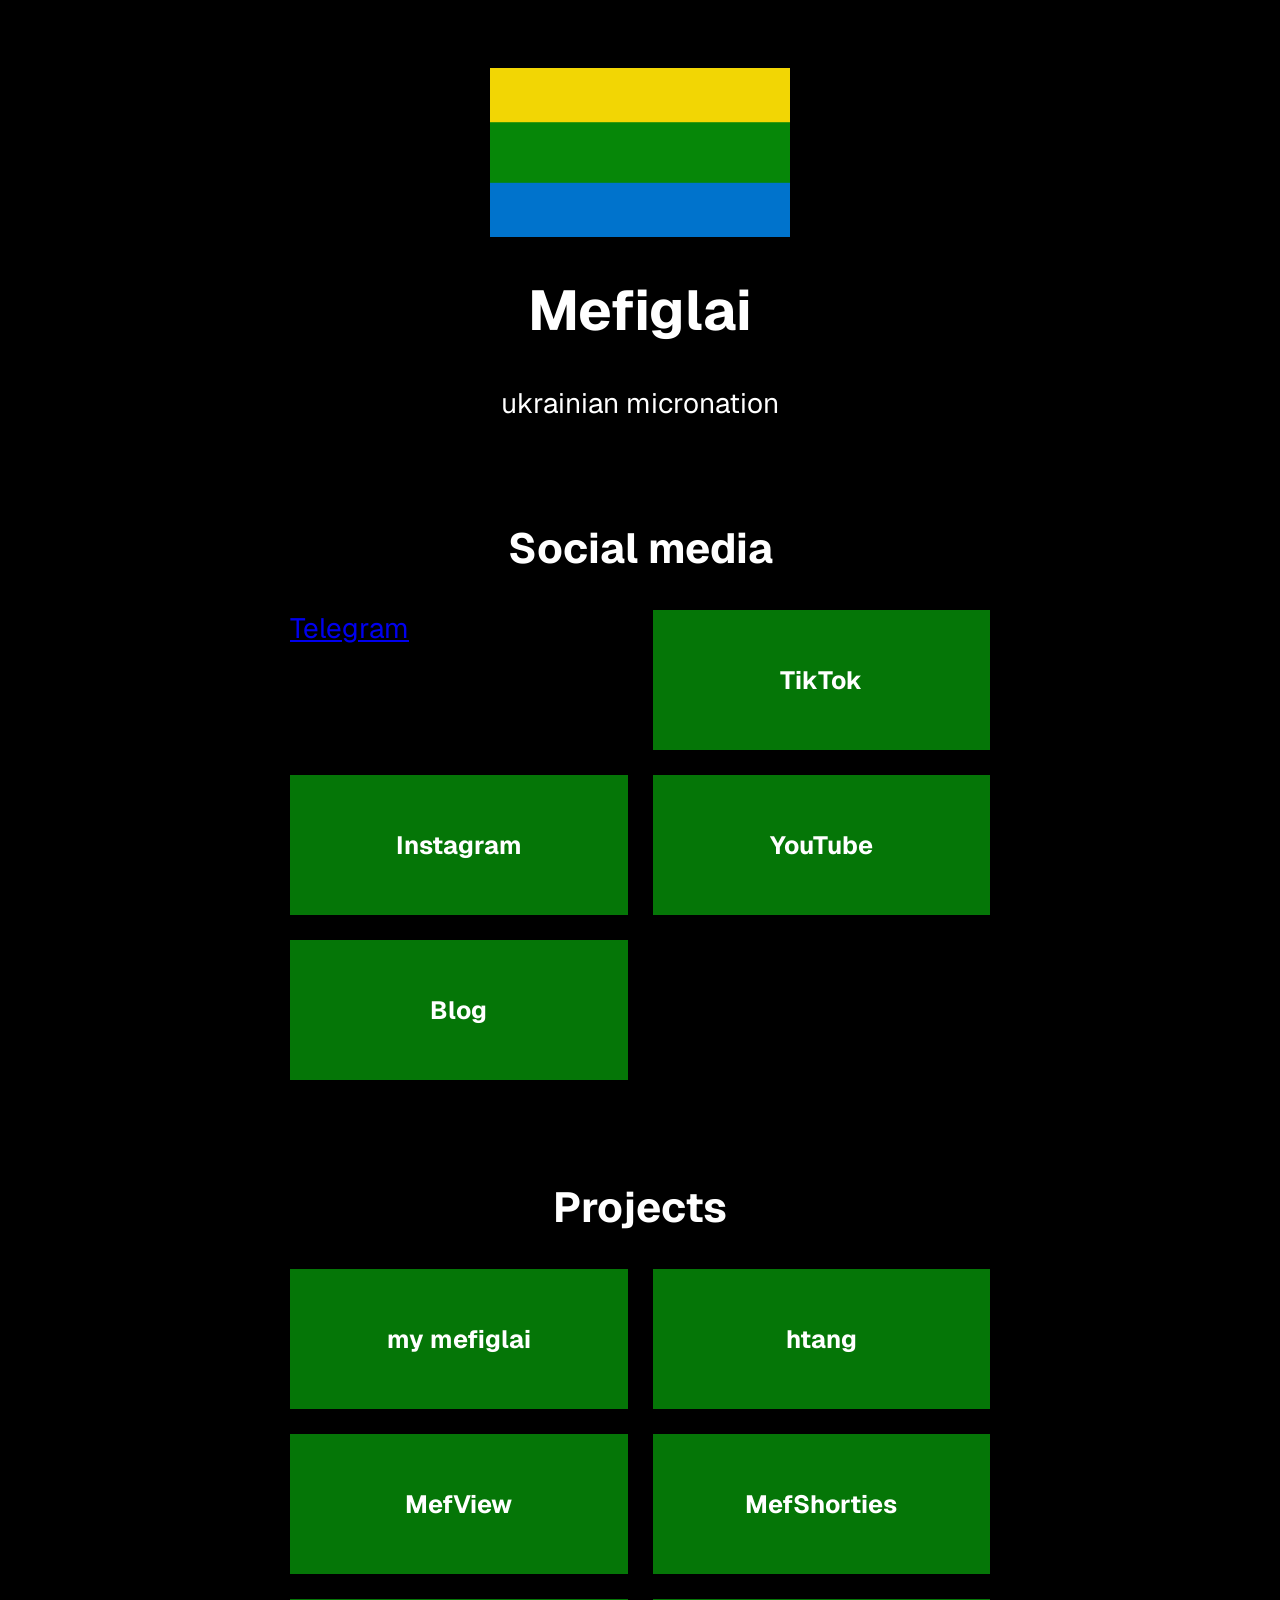
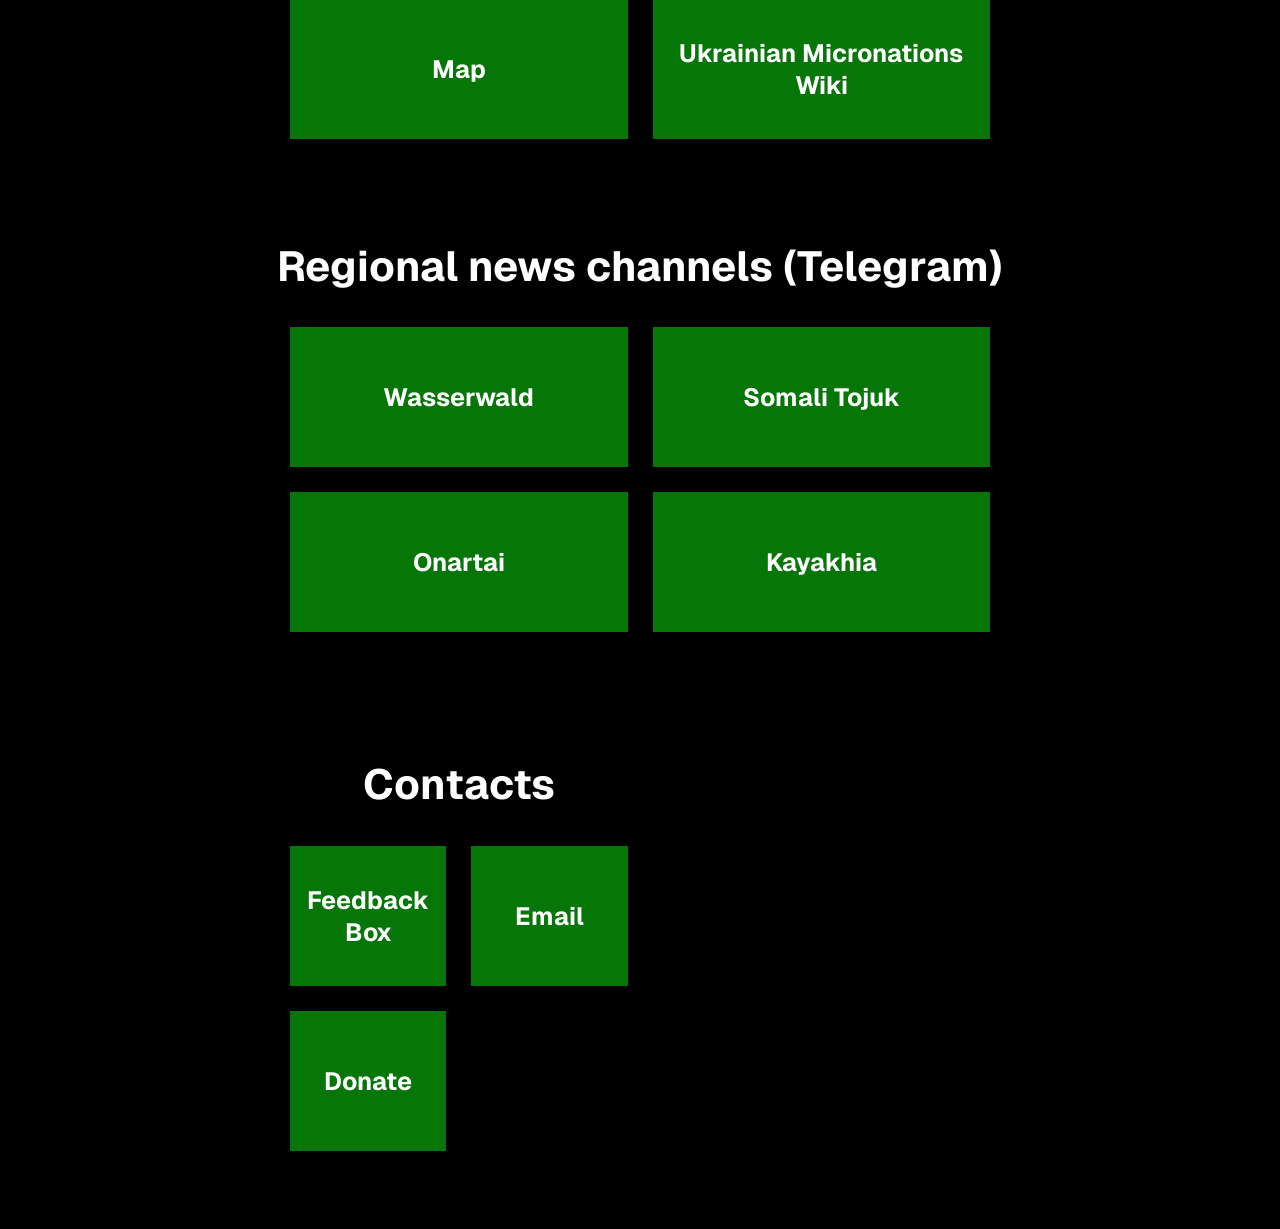
==== index.html @ 23045b73 "Update index.html" ====
<!DOCTYPE html>
<html>
  <head>
	<meta charset="UTF-8" name="viewport" content="width=device-width, initial-scale=1.0">
	<title>Mefiglai</title>
    <link rel="stylesheet" href="style.css">
  </head>
  <body>
    <video autoplay muted loop playsinline preload="auto" id="bg-video">
      <source src="bg.mp4" type="video/mp4">
    </video>

    <img id="image" src="flag.png" alt="" style="max-width: 300px; display: block; margin: 0 auto; padding-top: 50px;">
	<h1>Mefiglai</h1>
	<p class="centered">ukrainian micronation</p>
	<div class="vidstup"></div>
	<h2 id="ttitle">Social media</h2>
	
	<div class="button-container">
		<a href="#" onclick="alert('To get link to our Telegram channel, please contact on Telegram: @ahtumo'); return false;">Telegram</a>
		<a href="https://www.tiktok.com/@mefiglai/" target="_blank" rel="noopener noreferrer" class="tile">TikTok</a>
		<a href="https://instagram.com/mefiglai/" target="_blank" rel="noopener noreferrer" class="tile">Instagram</a>
		<a href="https://www.youtube.com/@mefiglai/" target="_blank" rel="noopener noreferrer" class="tile">YouTube</a>
		<a href="https://mefiglai.blogspot.com/" target="_blank" rel="noopener noreferrer" class="tile">Blog</a>
		
	</div>
	
	<div class="vidstup"></div>
	<h2 id="ttitle">Projects</h2>
	
	<div class="button-container">
		<a href="https://slusar-tymofiis-team.adalo.com/nnoe-mefiglai" target="_blank" rel="noopener noreferrer" class="tile">my mefiglai</a>
		<a href="https://aleksandrs-team-311.adalo.com/e-commerce-app-app" target="_blank" rel="noopener noreferrer" class="tile">htang</a>
		<a href="https://mefview.blogspot.com/" target="_blank" rel="noopener noreferrer" class="tile">MefView</a>
  <a href="https://mefshorts.blogspot.com/" target="_blank" rel="noopener noreferrer" class="tile">MefShorties</a>
		<a href="https://www.google.com/maps/d/u/0/viewer?mid=1Uw5wCT4SL-qGQFAhBMHP36eKlyBIkOE&ll=50.448598391453324%2C30.586886568142234&z=15" target="_blank" rel="noopener noreferrer" class="tile">Map</a>
		<a href="https://uamne.miraheze.org/wiki/%D0%9C%D0%B5%D1%84%D1%96%D0%B3%D0%BB%D0%B0%D0%B9" target="_blank" rel="noopener noreferrer" class="tile">Ukrainian Micronations Wiki</a>

	</div>

	<div class="vidstup"></div>
	<h2 id="ttitle">Regional news channels (Telegram)</h2>
	
	<div class="button-container">
  <a href="t.me/wasserwaldger" target="_blank" rel="noopener noreferrer" class="tile">Wasserwald</a>
  <a href="t.me/dhahartojuk" target="_blank" rel="noopener noreferrer" class="tile">Somali Tojuk</a>
  <a href="t.me/onartai" target="_blank" rel="noopener noreferrer" class="tile">Onartai</a>
  <a href="t.me/kayakhia" target="_blank" rel="noopener noreferrer" class="tile">Kayakhia</a>
 <div>
	
	<div class="vidstup"></div>
	<h2 id="ttitle">Contacts</h2>
	
	<div class="button-container">
		
		<a href="https://t.me/ahtumo/" target="_blank" rel="noopener noreferrer" class="tile">Feedback Box</a>
		<a href="mailto:mefiglai@proton.me" target="_blank" rel="noopener noreferrer" class="tile">Email</a>
		<a href="https://send.monobank.ua/jar/62EzwWzfEE" target="_blank" rel="noopener noreferrer" class="tile">Donate</a>
		
		
	</div>
	
  </body>
</html>
---- style.css ----
@import url('https://fonts.googleapis.com/css2?family=Geist:wght@300');

body {
    font-family: 'Geist', serif;
    font-size: 28px;
    background-color: black;
    color: white;
	padding: 10px;
}

.vidstup {
	margin-bottom: 100px
}

#bg-video {
    position: fixed;
    top: 0;
    left: 0;
    width: 100%;
    height: 100vh;
    object-fit: cover;
    z-index: -1;
    overflow: hidden;
    animation: playReverse 10s linear infinite alternate;
}


#ttitle {
    position: relative;
    left: 0;
    /*transition: left 0.5s ease, transform 0.5s ease;*/
    text-align: left;
}

@media (min-width: 701px) {
    #ttitle {
        left: 0;
        /*transform: translateX(-50%);*/
        text-align: center;
    }
}

@media (max-width: 700px) {
    #ttitle {
        left: 0;
        /*transform: none;*/
        text-align: left;
    }
}

h1 {
    text-align: center;
}

.centered {
	text-align: center;
}

.title-link {
    color: inherit;          
    text-decoration: none;   
}

.title-link:hover {
    text-decoration: underline;
}

.edittext {
	display: block; 
	width: 100%;
	box-sizing: border-box;
    margin: 0 auto;
	font-family: 'Geist', serif;
	padding: 10px;
	border: 2px solid #FFFFFF;
	border-radius: 0px;
	font-size: 25px;
	outline: none;
	transition: border-color 0.3s ease, box-shadow 0.3s ease;
}

.edittext:focus {
	/* border-color: #FFFFFF; */
	box-shadow: 0 0 100px #FFFFFF;
}


.button-container {
    display: grid;
    grid-template-columns: repeat(2, 1fr);
    gap: 25px;
    margin: 30px auto;
    max-width: 700px;
}

a.tile {
    display: flex;
    justify-content: center;
    align-items: center;
    height: 140px;
    background-color: #057607;
    color: #fff;
    text-decoration: none;
    font-size: 25px;
    font-weight: bold;
    border-radius: 0px;
    transition: box-shadow 0.3s ease;
    box-shadow: 0 2px 8px rgba(0,0,0,0.01);
    text-align: center;
}

a.tile:hover {
    /*transform: scale(1.03);*/
	box-shadow: 0 0 200px #0f0;
}
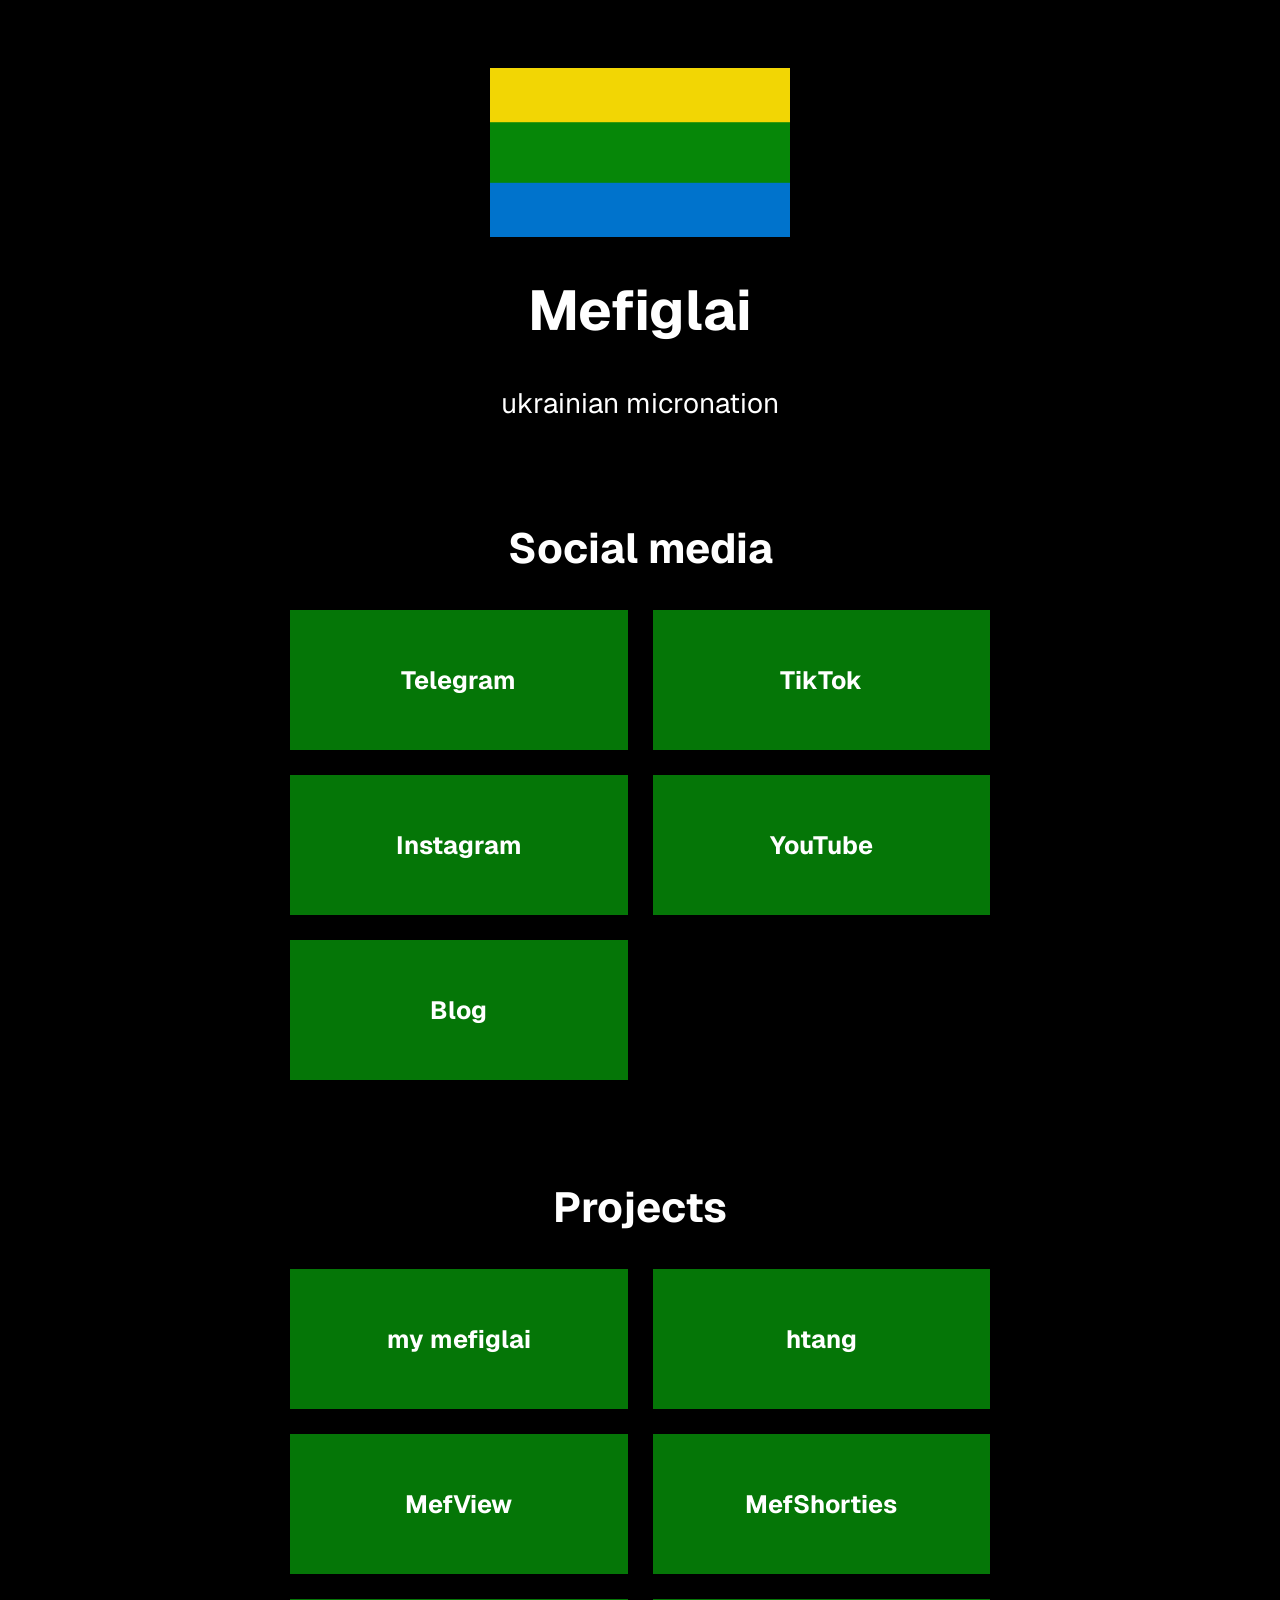
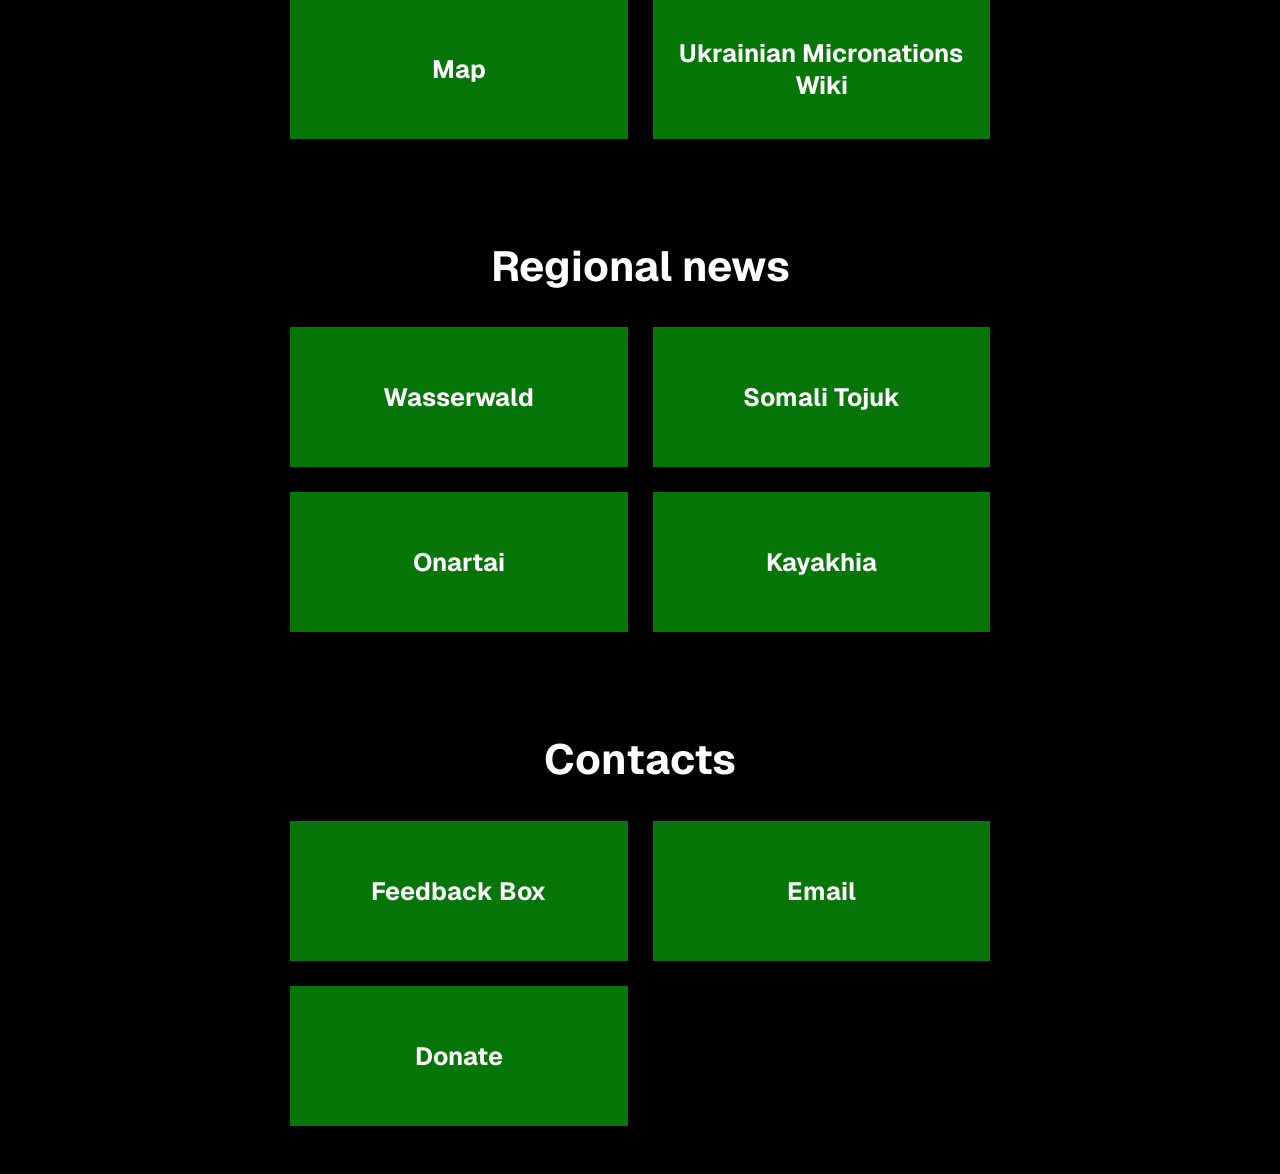
==== commit 54f3d934: "Update index.html" ====
--- a/index.html
+++ b/index.html
@@ -17,7 +17,7 @@
 	<h2 id="ttitle">Social media</h2>
 	
 	<div class="button-container">
-		<a href="#" onclick="alert('To get link to our Telegram channel, please contact on Telegram: @ahtumo'); return false;">Telegram</a>
+		<a href="#" onclick="alert('To get link to our Telegram channel, please contact on Telegram: @ahtumo'); return false;" class="tile">Telegram</a>
 		<a href="https://www.tiktok.com/@mefiglai/" target="_blank" rel="noopener noreferrer" class="tile">TikTok</a>
 		<a href="https://instagram.com/mefiglai/" target="_blank" rel="noopener noreferrer" class="tile">Instagram</a>
 		<a href="https://www.youtube.com/@mefiglai/" target="_blank" rel="noopener noreferrer" class="tile">YouTube</a>
@@ -39,14 +39,14 @@
 	</div>
 
 	<div class="vidstup"></div>
-	<h2 id="ttitle">Regional news channels (Telegram)</h2>
+	<h2 id="ttitle">Regional news</h2>
 	
 	<div class="button-container">
-  <a href="t.me/wasserwaldger" target="_blank" rel="noopener noreferrer" class="tile">Wasserwald</a>
-  <a href="t.me/dhahartojuk" target="_blank" rel="noopener noreferrer" class="tile">Somali Tojuk</a>
-  <a href="t.me/onartai" target="_blank" rel="noopener noreferrer" class="tile">Onartai</a>
-  <a href="t.me/kayakhia" target="_blank" rel="noopener noreferrer" class="tile">Kayakhia</a>
- <div>
+  <a href="https://t.me/wasserwaldger" target="_blank" rel="noopener noreferrer" class="tile">Wasserwald</a>
+  <a href="https://t.me/dhahartojuk" target="_blank" rel="noopener noreferrer" class="tile">Somali Tojuk</a>
+  <a href="https://t.me/onartai" target="_blank" rel="noopener noreferrer" class="tile">Onartai</a>
+  <a href="https://t.me/kayakhia" target="_blank" rel="noopener noreferrer" class="tile">Kayakhia</a>
+ </div>
 	
 	<div class="vidstup"></div>
 	<h2 id="ttitle">Contacts</h2>
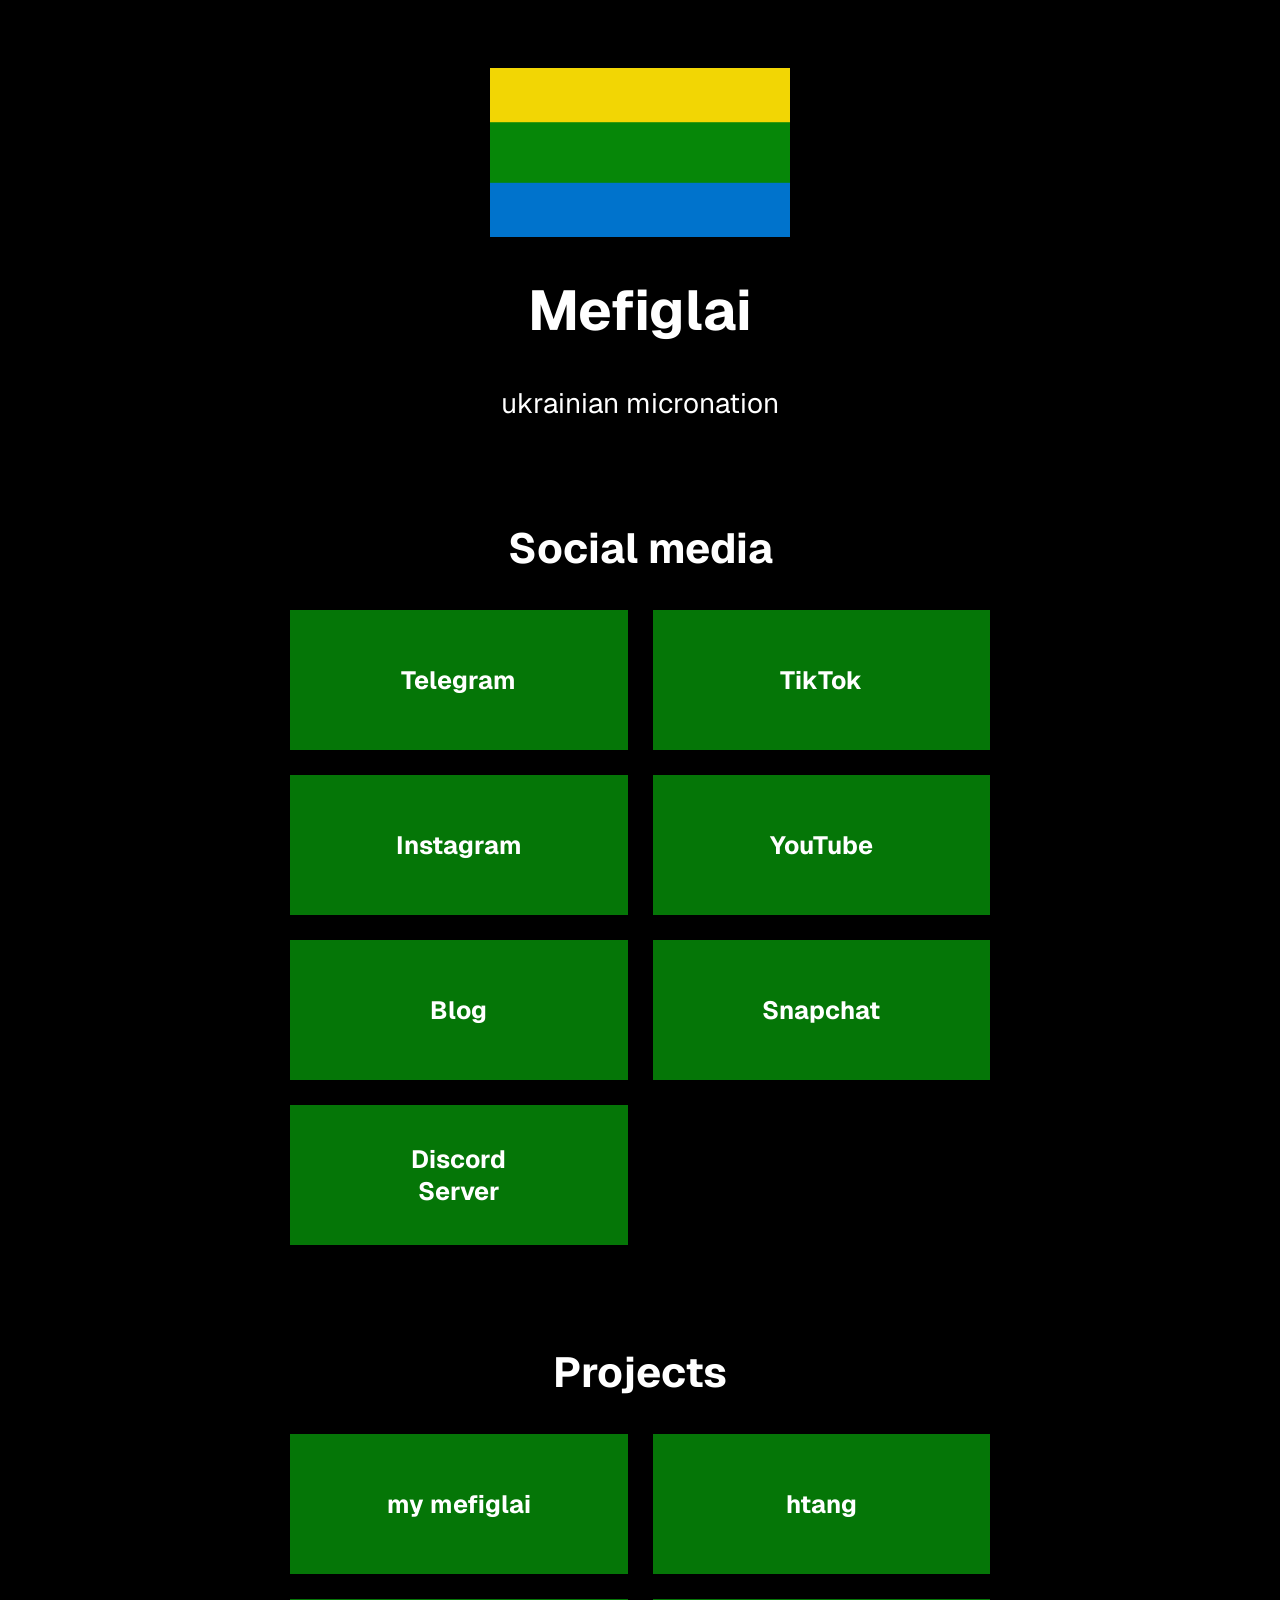
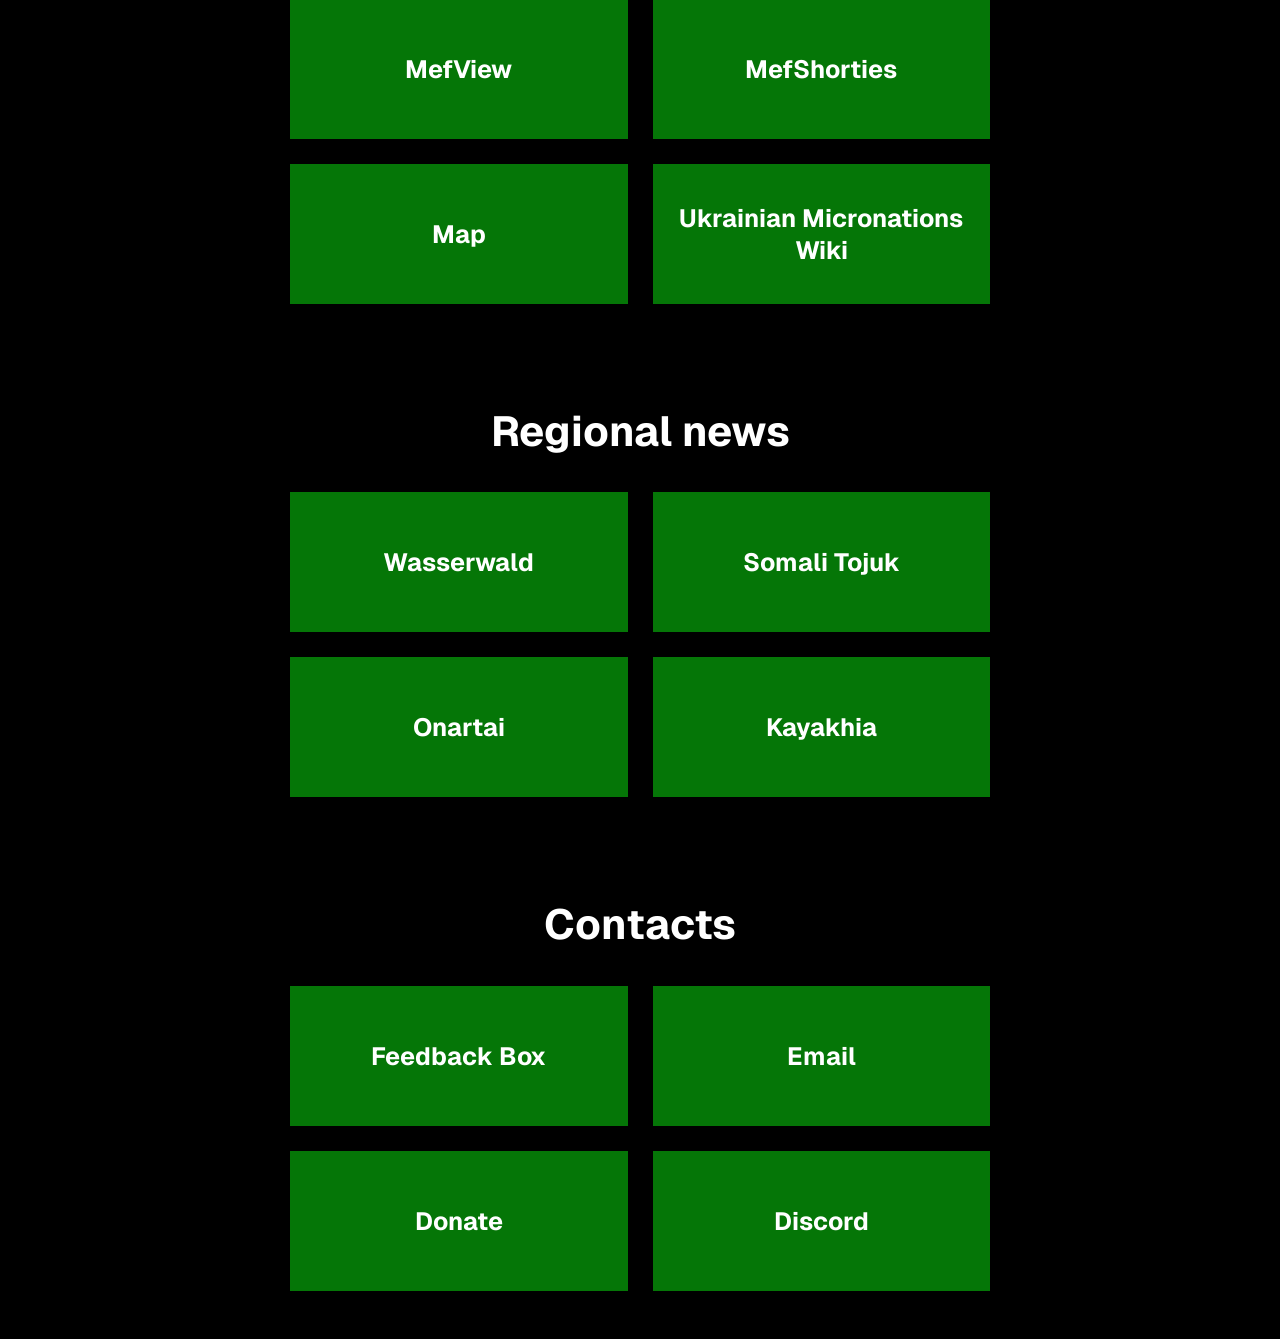
==== commit ee9fe93c: "Update index.html" ====
--- a/index.html
+++ b/index.html
@@ -17,11 +17,13 @@
 	<h2 id="ttitle">Social media</h2>
 	
 	<div class="button-container">
-		<a href="#" onclick="alert('To get link to our Telegram channel, please contact on Telegram: @ahtumo'); return false;" class="tile">Telegram</a>
+		<a href="#" onclick="alert('To get link to our Telegram channel, please contact us on Telegram: @ahtumo'); return false;" class="tile">Telegram</a>
 		<a href="https://www.tiktok.com/@mefiglai/" target="_blank" rel="noopener noreferrer" class="tile">TikTok</a>
 		<a href="https://instagram.com/mefiglai/" target="_blank" rel="noopener noreferrer" class="tile">Instagram</a>
 		<a href="https://www.youtube.com/@mefiglai/" target="_blank" rel="noopener noreferrer" class="tile">YouTube</a>
 		<a href="https://mefiglai.blogspot.com/" target="_blank" rel="noopener noreferrer" class="tile">Blog</a>
+		<a href="https://www.snapchat.com/add/mefiglai" target="_blank" rel="noopener noreferrer" class="tile">Snapchat</a>
+		<a href="https://discord.gg/WwRdApEZH" target="_blank" rel="noopener noreferrer" class="tile">Discord<br>Server</a>
 		
 	</div>
 	
@@ -56,6 +58,7 @@
 		<a href="https://t.me/ahtumo/" target="_blank" rel="noopener noreferrer" class="tile">Feedback Box</a>
 		<a href="mailto:mefiglai@proton.me" target="_blank" rel="noopener noreferrer" class="tile">Email</a>
 		<a href="https://send.monobank.ua/jar/62EzwWzfEE" target="_blank" rel="noopener noreferrer" class="tile">Donate</a>
+		<a href="#" onclick="alert('Our Discord nickname: @mefiglai_17939'); return false;" class="tile">Discord</a>
 		
 		
 	</div>
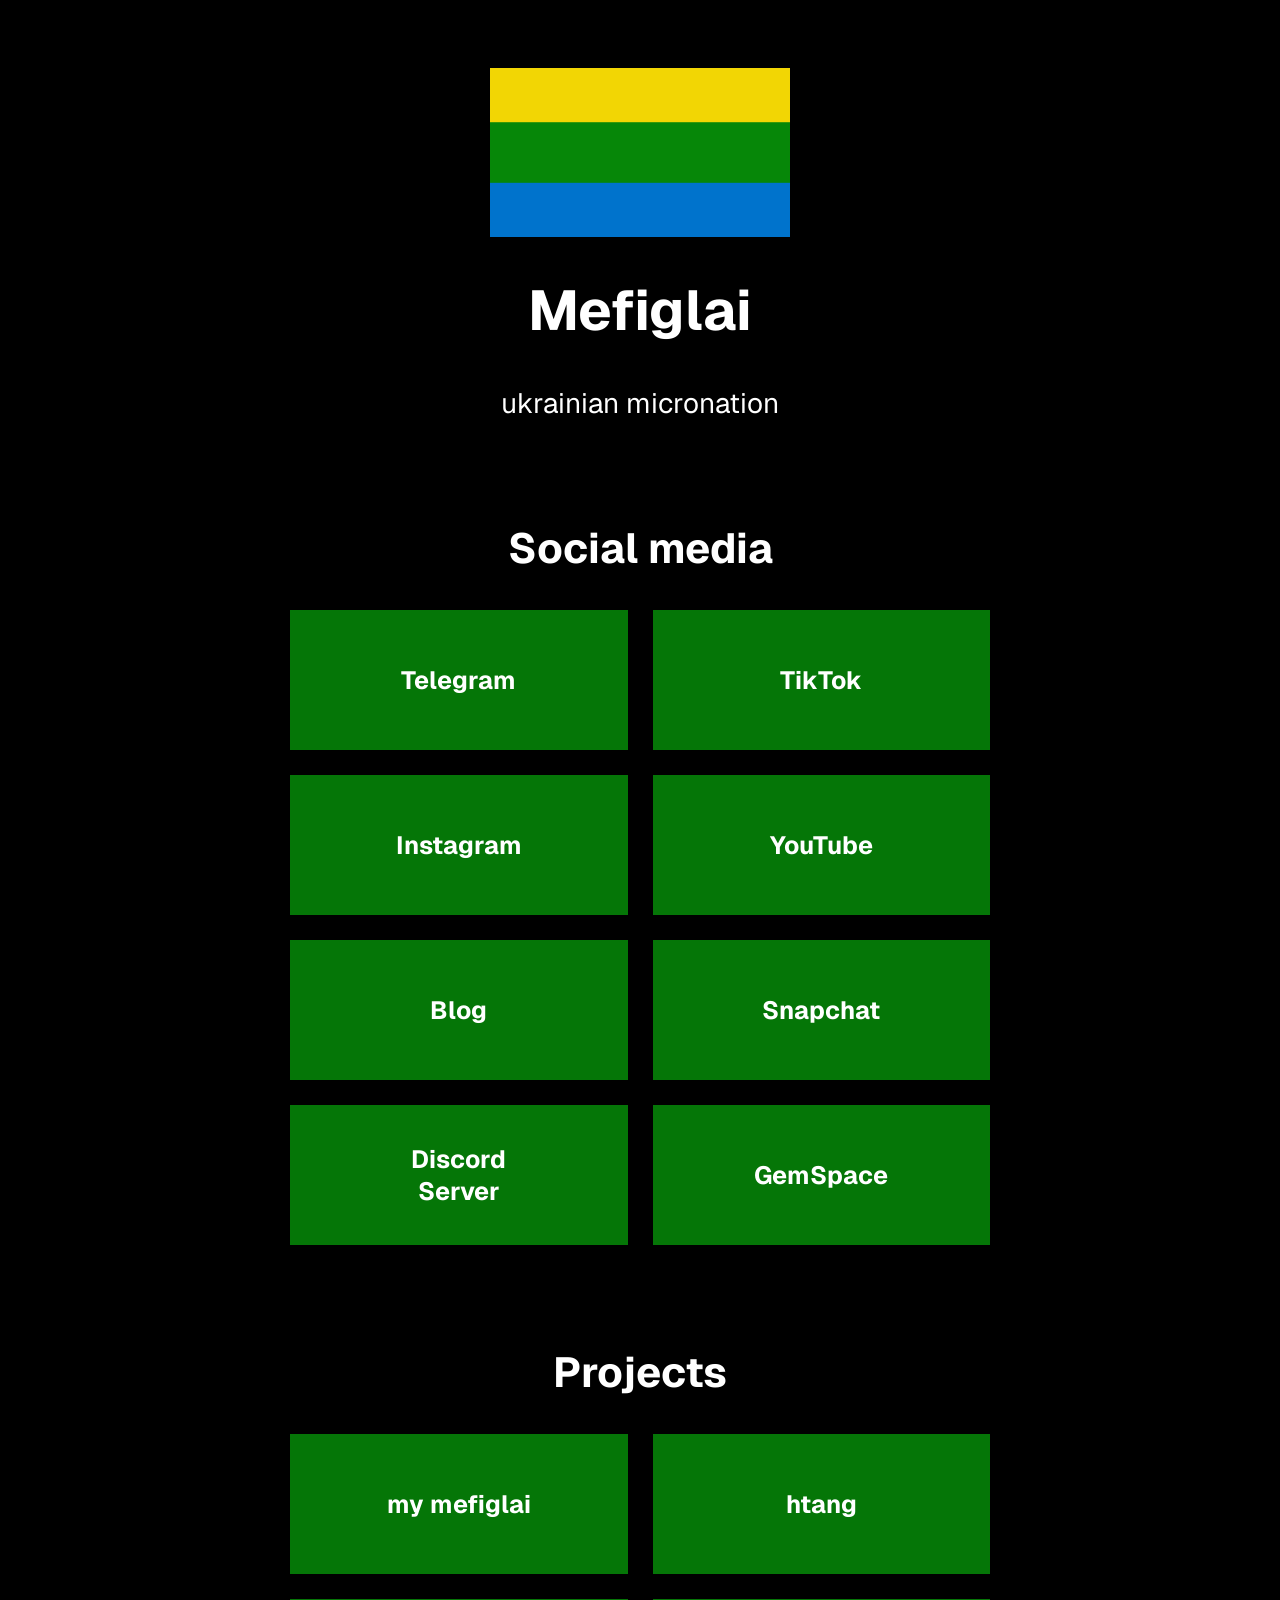
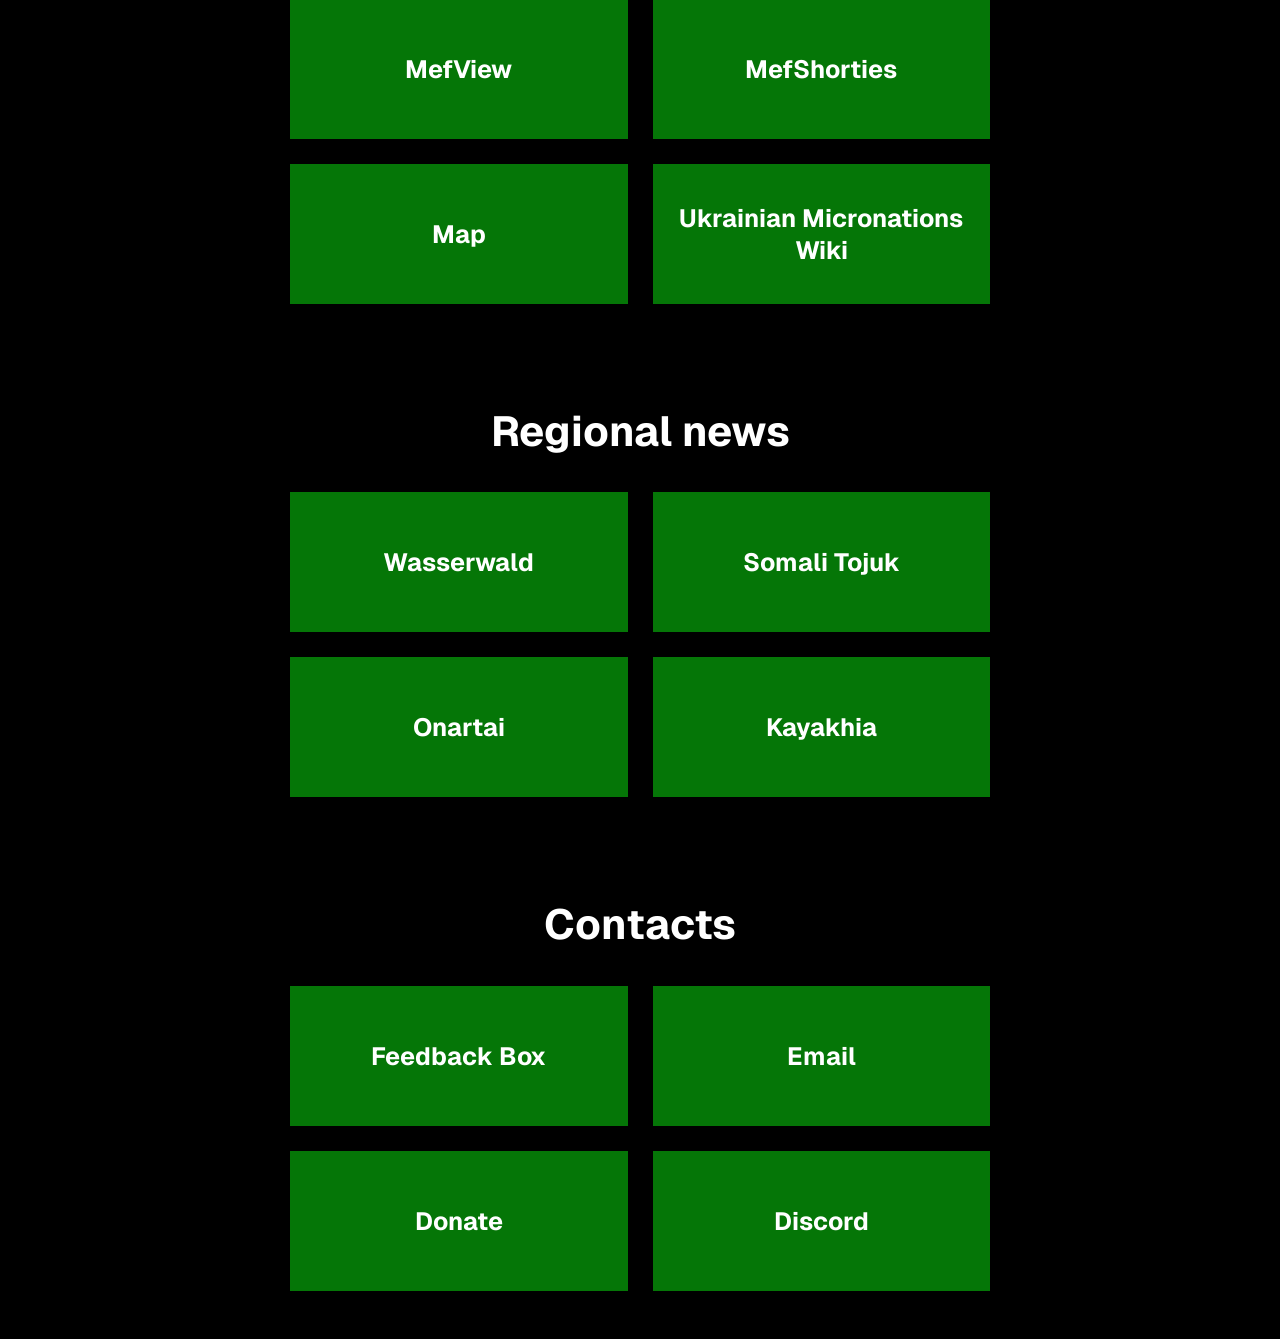
==== commit 45cbd79a: "Update index.html" ====
--- a/index.html
+++ b/index.html
@@ -17,13 +17,22 @@
 	<h2 id="ttitle">Social media</h2>
 	
 	<div class="button-container">
-		<a href="#" onclick="alert('To get link to our Telegram channel, please contact us on Telegram: @ahtumo'); return false;" class="tile">Telegram</a>
+
+		<a href="https://t.me/mefiglai/" target="_blank" rel="noopener noreferrer" class="tile">Telegram</a>
+
 		<a href="https://www.tiktok.com/@mefiglai/" target="_blank" rel="noopener noreferrer" class="tile">TikTok</a>
+
 		<a href="https://instagram.com/mefiglai/" target="_blank" rel="noopener noreferrer" class="tile">Instagram</a>
+
 		<a href="https://www.youtube.com/@mefiglai/" target="_blank" rel="noopener noreferrer" class="tile">YouTube</a>
+
 		<a href="https://mefiglai.blogspot.com/" target="_blank" rel="noopener noreferrer" class="tile">Blog</a>
+
 		<a href="https://www.snapchat.com/add/mefiglai" target="_blank" rel="noopener noreferrer" class="tile">Snapchat</a>
+
 		<a href="https://discord.gg/WwRdApEZH" target="_blank" rel="noopener noreferrer" class="tile">Discord<br>Server</a>
+
+  <a href="https://links.gemspace.com/local-space/11a1e671c580e9ab6198023ccb9fe616" target="_blank" rel="noopener noreferrer" class="tile">GemSpace</a>
 		
 	</div>
 	
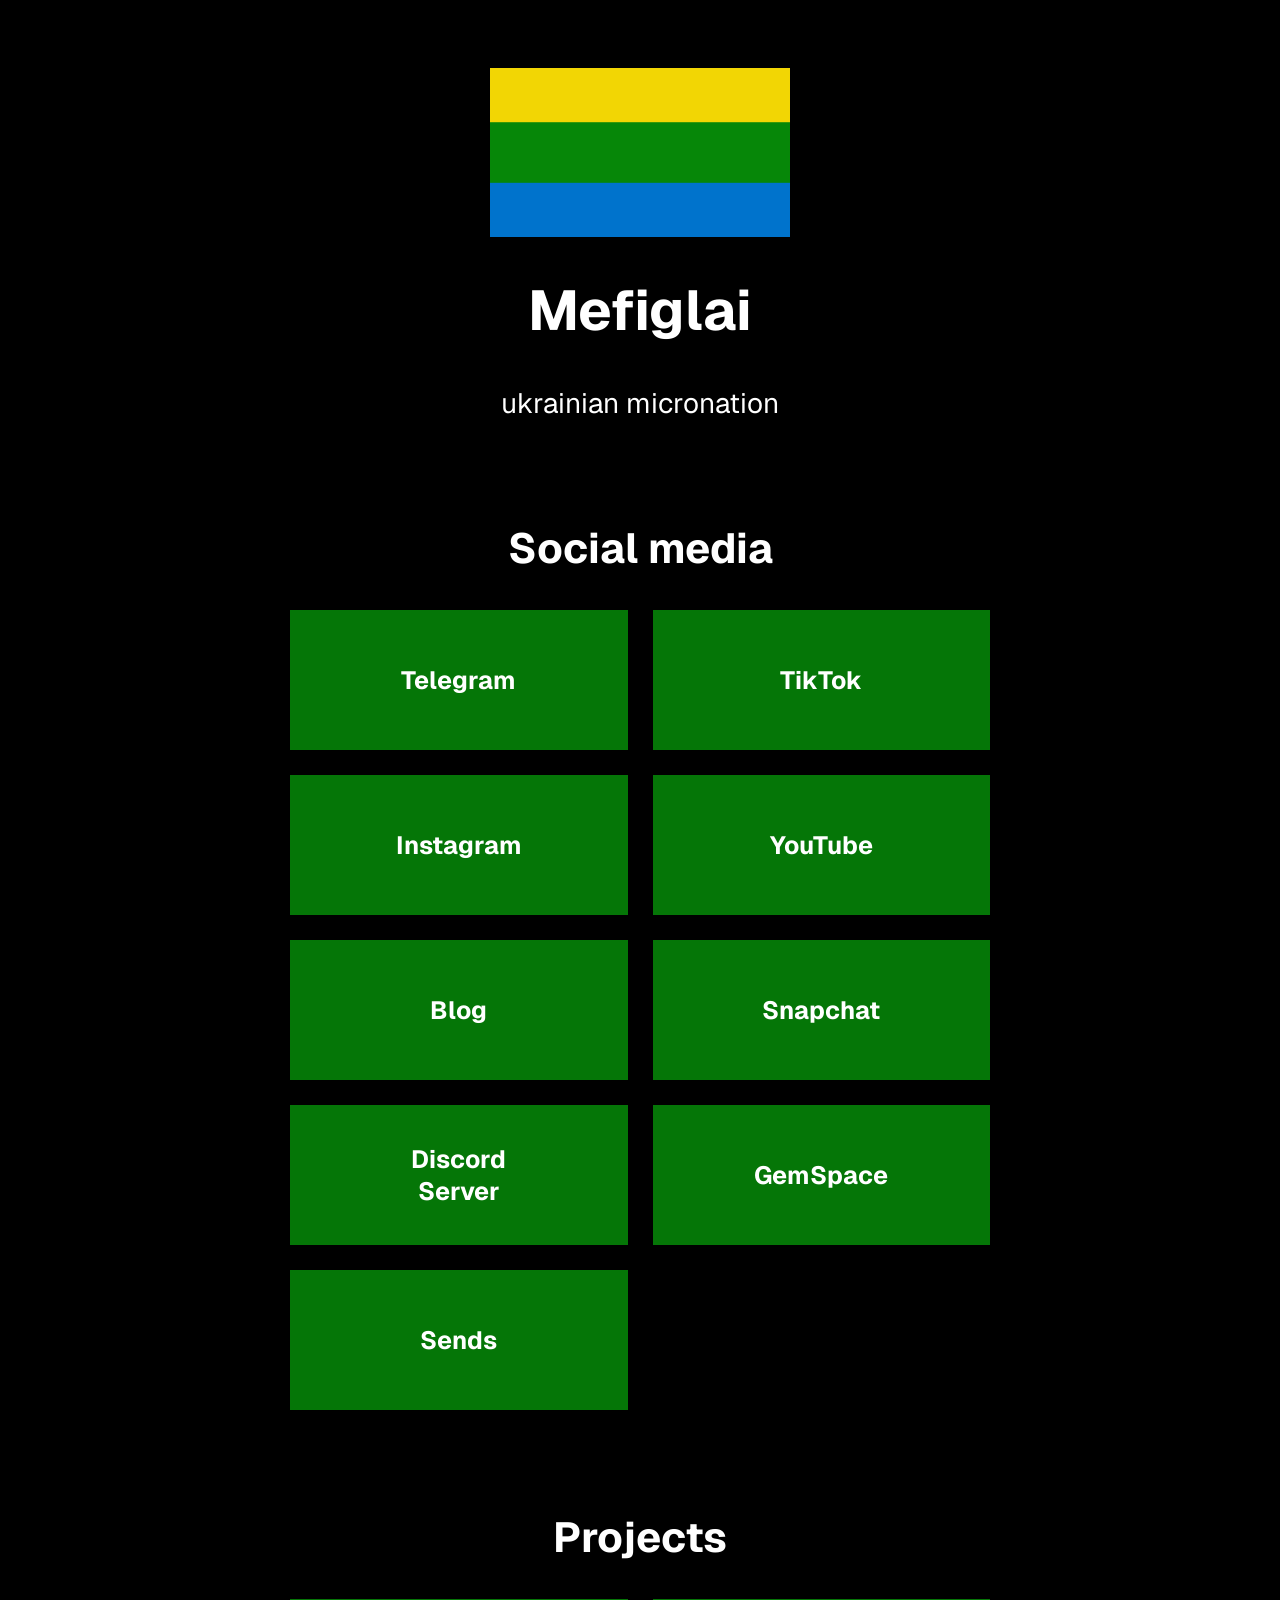
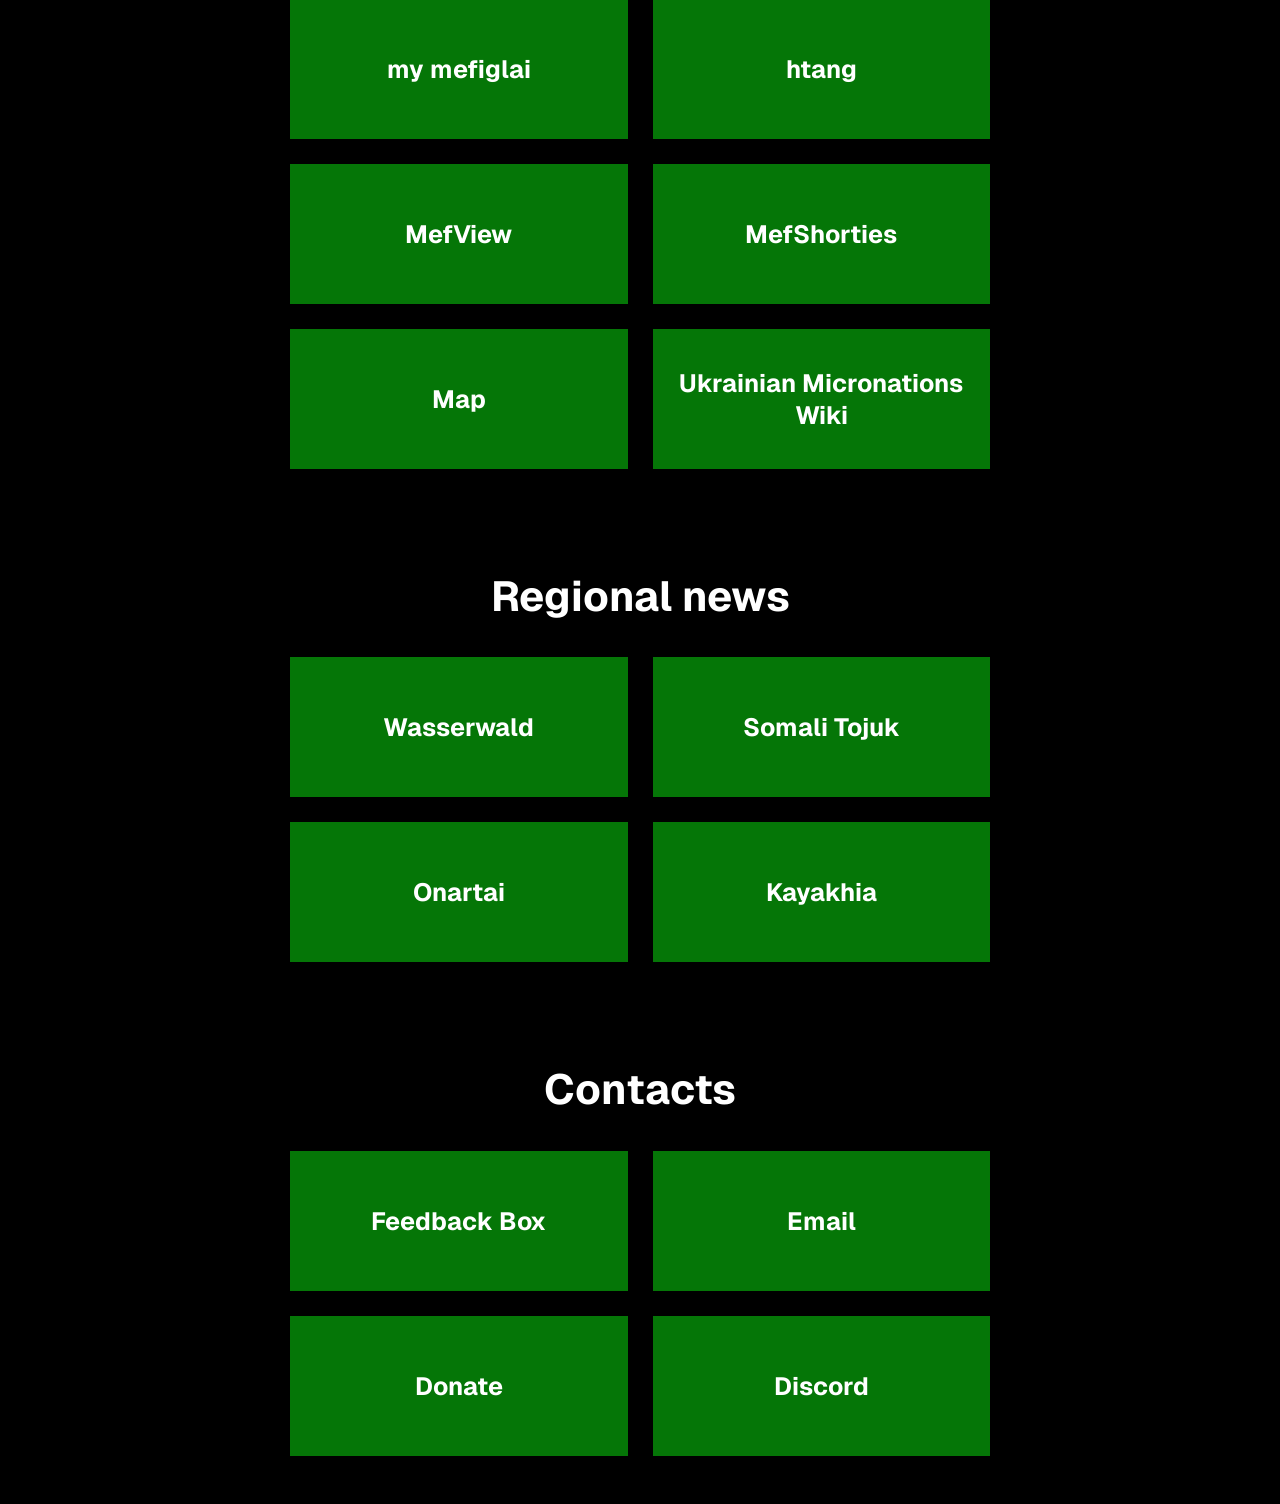
==== commit 46abcfbe: "Sends" ====
--- a/index.html
+++ b/index.html
@@ -33,6 +33,8 @@
 		<a href="https://discord.gg/WwRdApEZH" target="_blank" rel="noopener noreferrer" class="tile">Discord<br>Server</a>
 
   <a href="https://links.gemspace.com/local-space/11a1e671c580e9ab6198023ccb9fe616" target="_blank" rel="noopener noreferrer" class="tile">GemSpace</a>
+
+  <a href="https://me.sendsmessenger.co/mefiglai" target="_blank" rel="noopener noreferrer" class="tile">Sends</a>
 		
 	</div>
 	
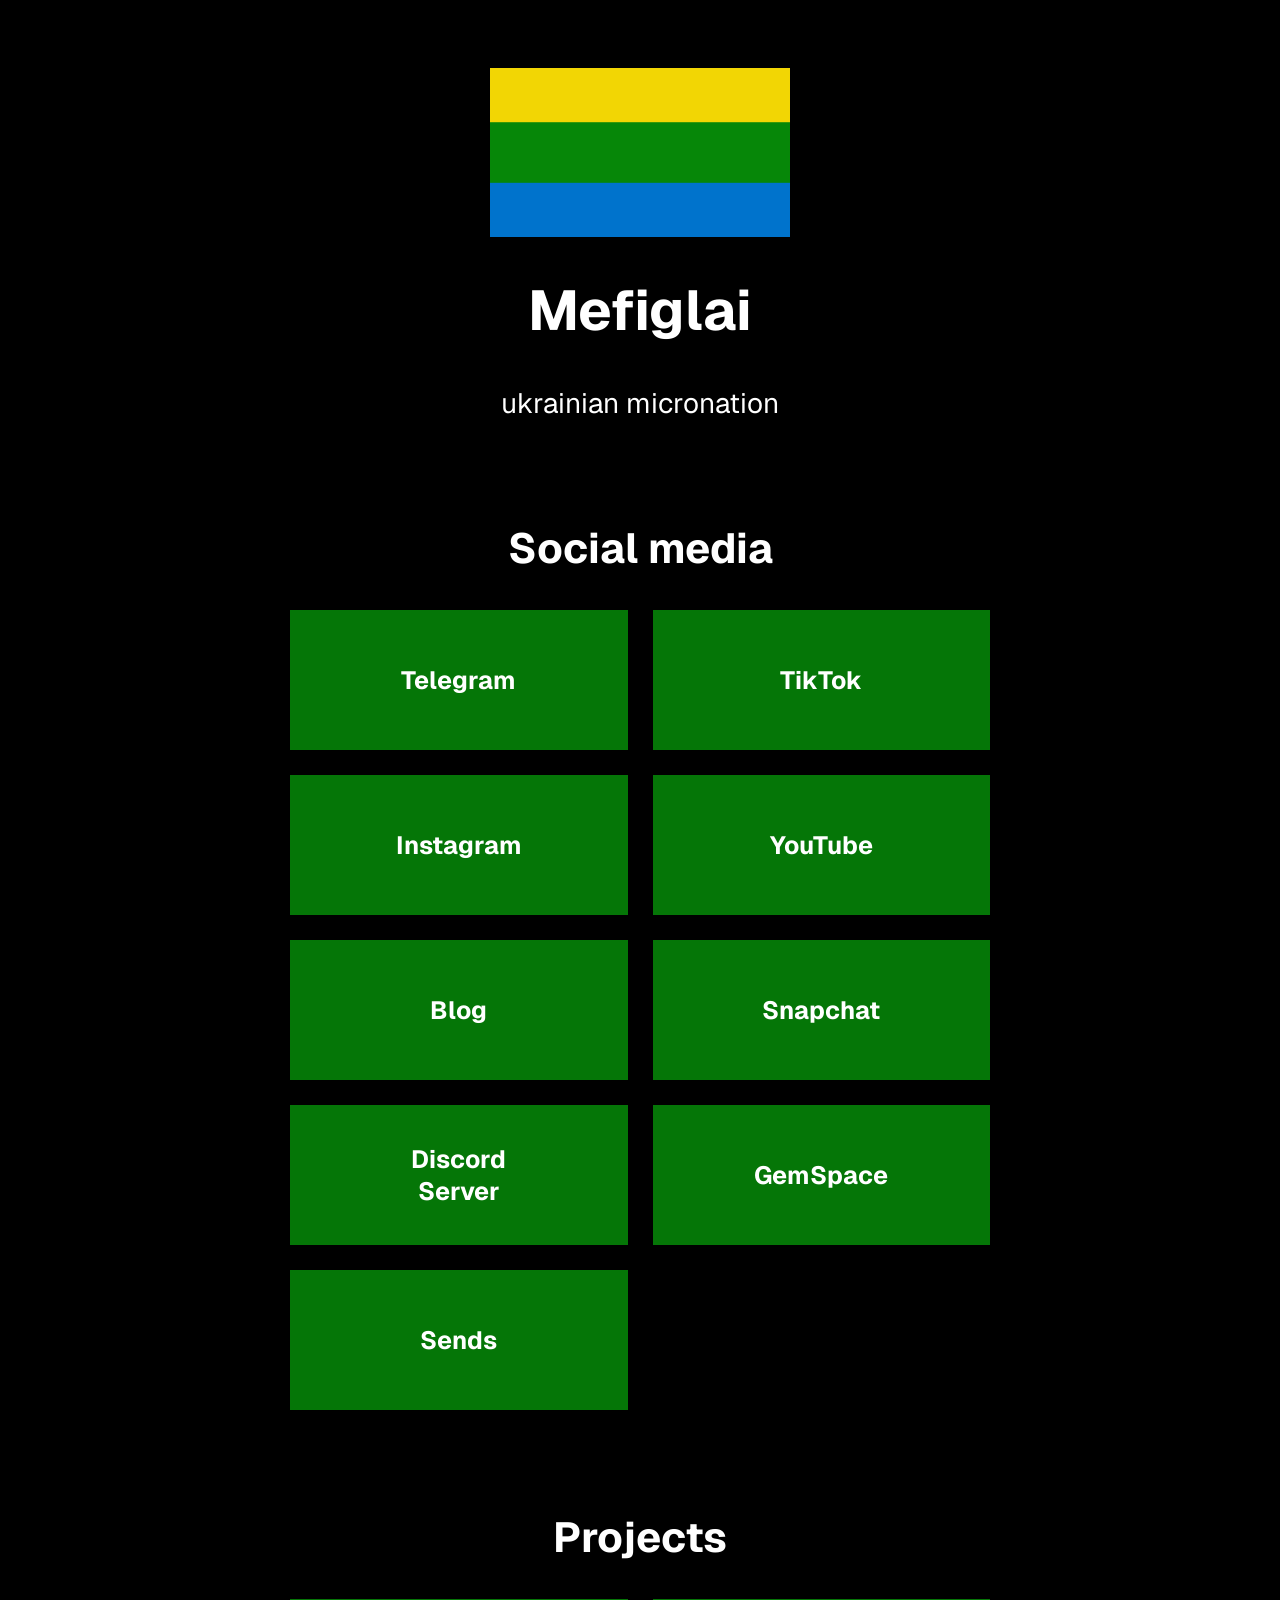
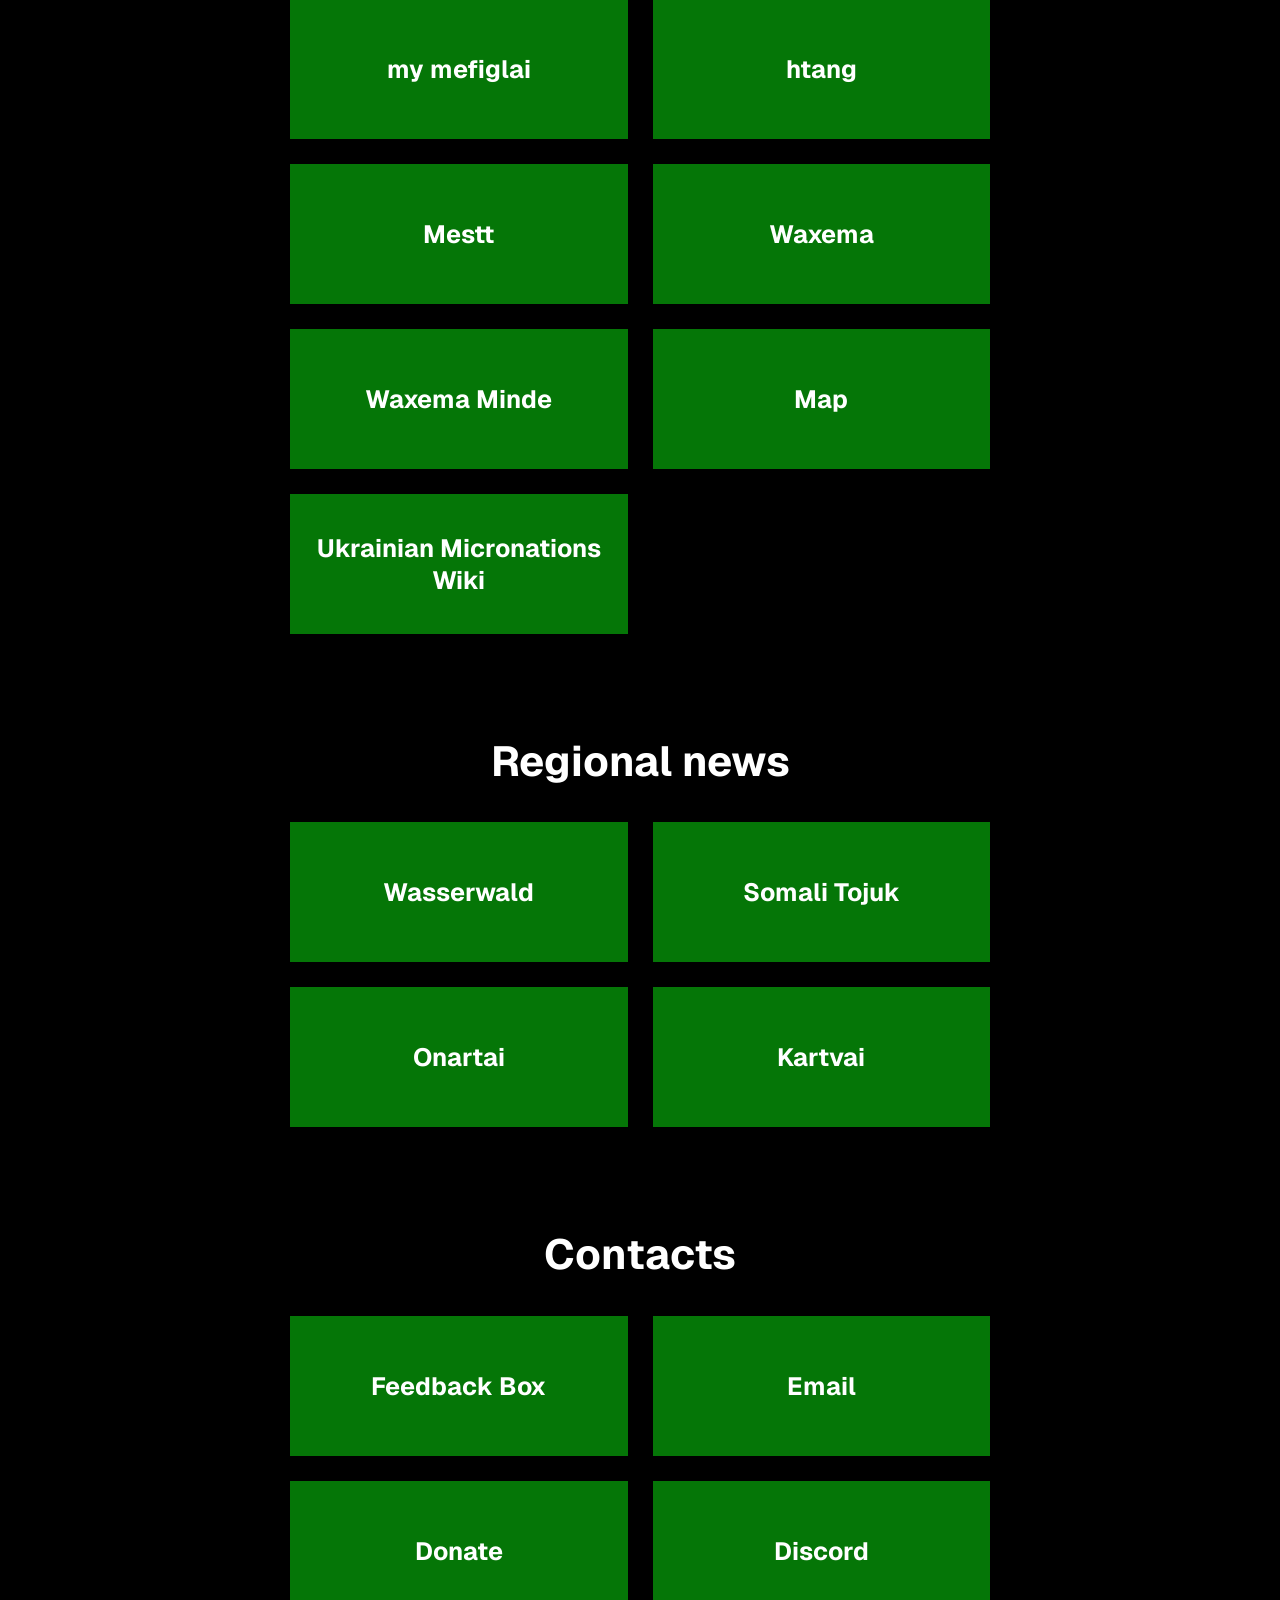
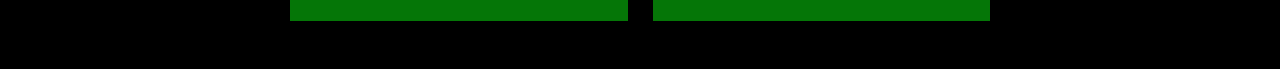
==== commit aef058fe: "Update index.html" ====
--- a/index.html
+++ b/index.html
@@ -44,8 +44,9 @@
 	<div class="button-container">
 		<a href="https://slusar-tymofiis-team.adalo.com/nnoe-mefiglai" target="_blank" rel="noopener noreferrer" class="tile">my mefiglai</a>
 		<a href="https://aleksandrs-team-311.adalo.com/e-commerce-app-app" target="_blank" rel="noopener noreferrer" class="tile">htang</a>
-		<a href="https://mefview.blogspot.com/" target="_blank" rel="noopener noreferrer" class="tile">MefView</a>
-  <a href="https://mefshorts.blogspot.com/" target="_blank" rel="noopener noreferrer" class="tile">MefShorties</a>
+  <a href="https://meests-team.adalo.com/mestt" target="_blank" rel="noopener noreferrer" class="tile">Mestt</a>
+		<a href="https://waxema.blogspot.com/" target="_blank" rel="noopener noreferrer" class="tile">Waxema</a>
+  <a href="https://miniwaxema.blogspot.com/" target="_blank" rel="noopener noreferrer" class="tile">Waxema Minde</a>
 		<a href="https://www.google.com/maps/d/u/0/viewer?mid=1Uw5wCT4SL-qGQFAhBMHP36eKlyBIkOE&ll=50.448598391453324%2C30.586886568142234&z=15" target="_blank" rel="noopener noreferrer" class="tile">Map</a>
 		<a href="https://uamne.miraheze.org/wiki/%D0%9C%D0%B5%D1%84%D1%96%D0%B3%D0%BB%D0%B0%D0%B9" target="_blank" rel="noopener noreferrer" class="tile">Ukrainian Micronations Wiki</a>
 
@@ -58,7 +59,7 @@
   <a href="https://t.me/wasserwaldger" target="_blank" rel="noopener noreferrer" class="tile">Wasserwald</a>
   <a href="https://t.me/dhahartojuk" target="_blank" rel="noopener noreferrer" class="tile">Somali Tojuk</a>
   <a href="https://t.me/onartai" target="_blank" rel="noopener noreferrer" class="tile">Onartai</a>
-  <a href="https://t.me/kayakhia" target="_blank" rel="noopener noreferrer" class="tile">Kayakhia</a>
+  <a href="https://t.me/kayakhia" target="_blank" rel="noopener noreferrer" class="tile">Kartvai</a>
  </div>
 	
 	<div class="vidstup"></div>
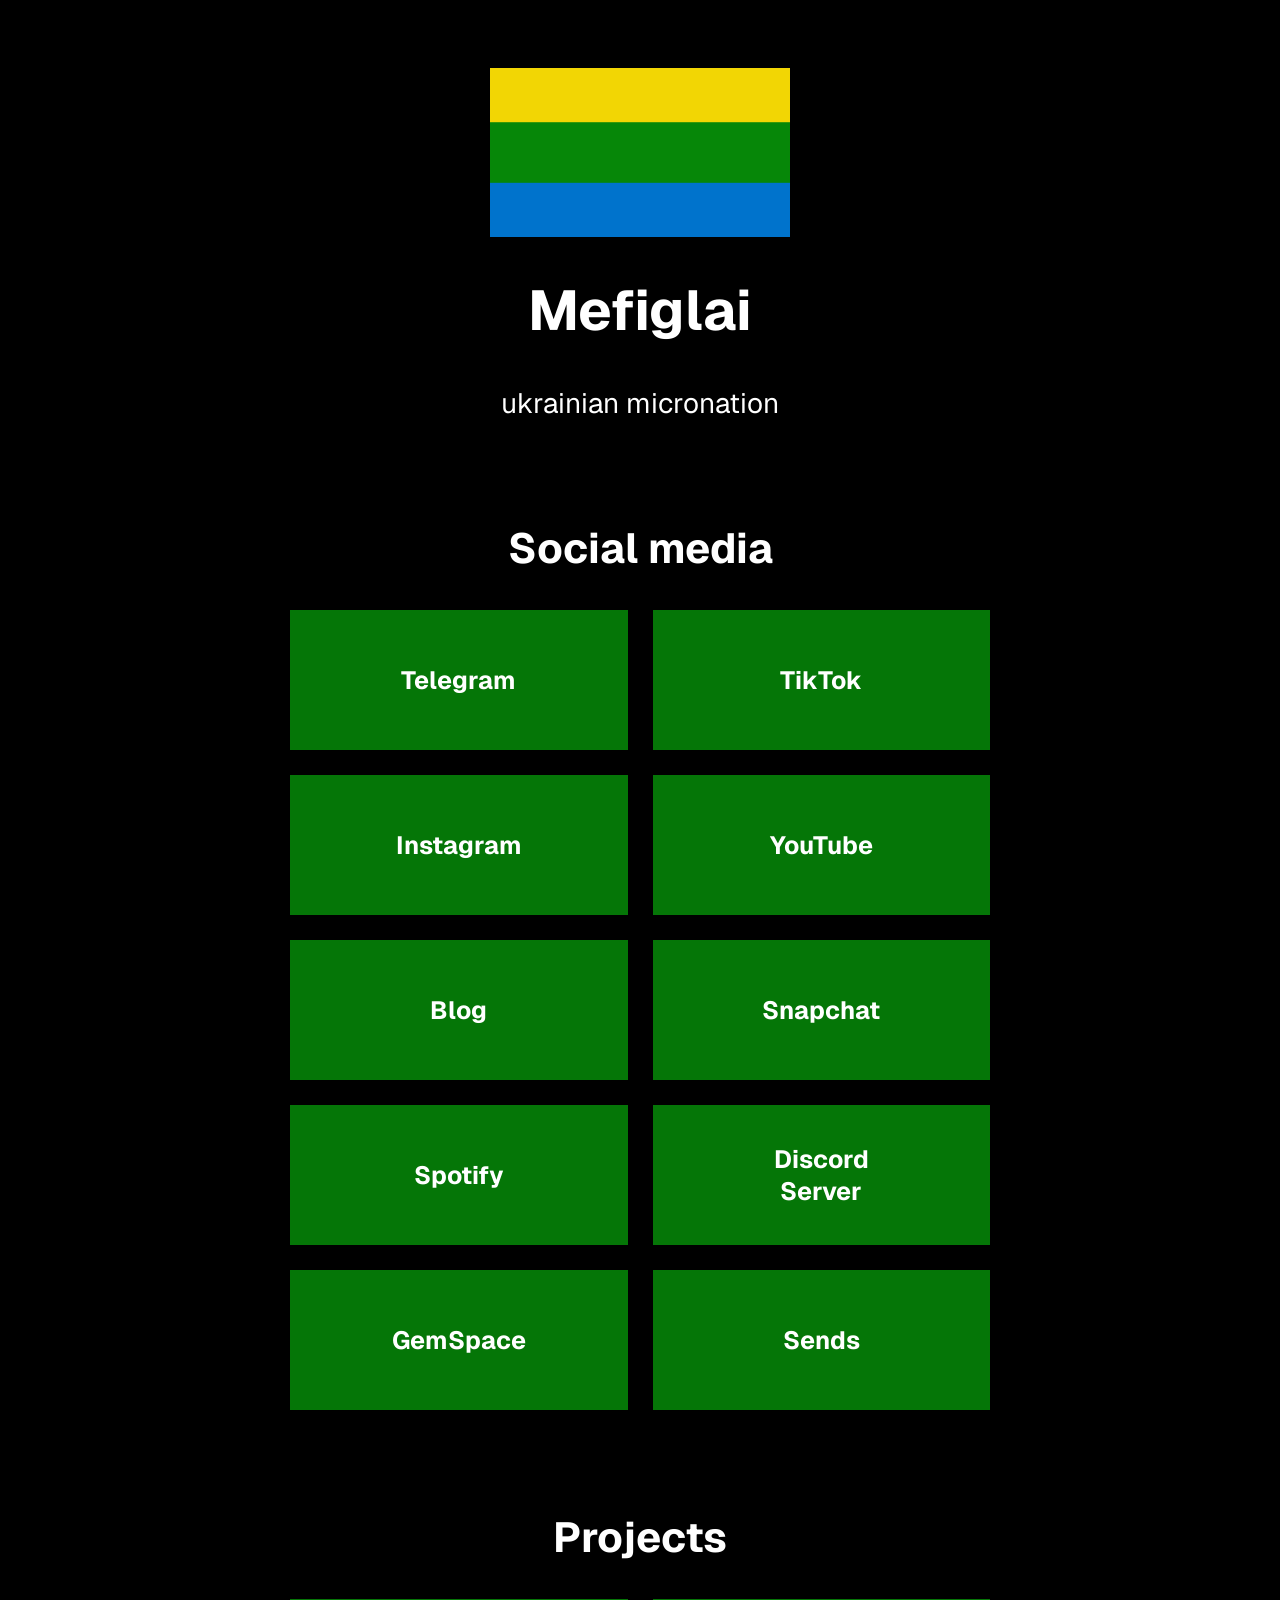
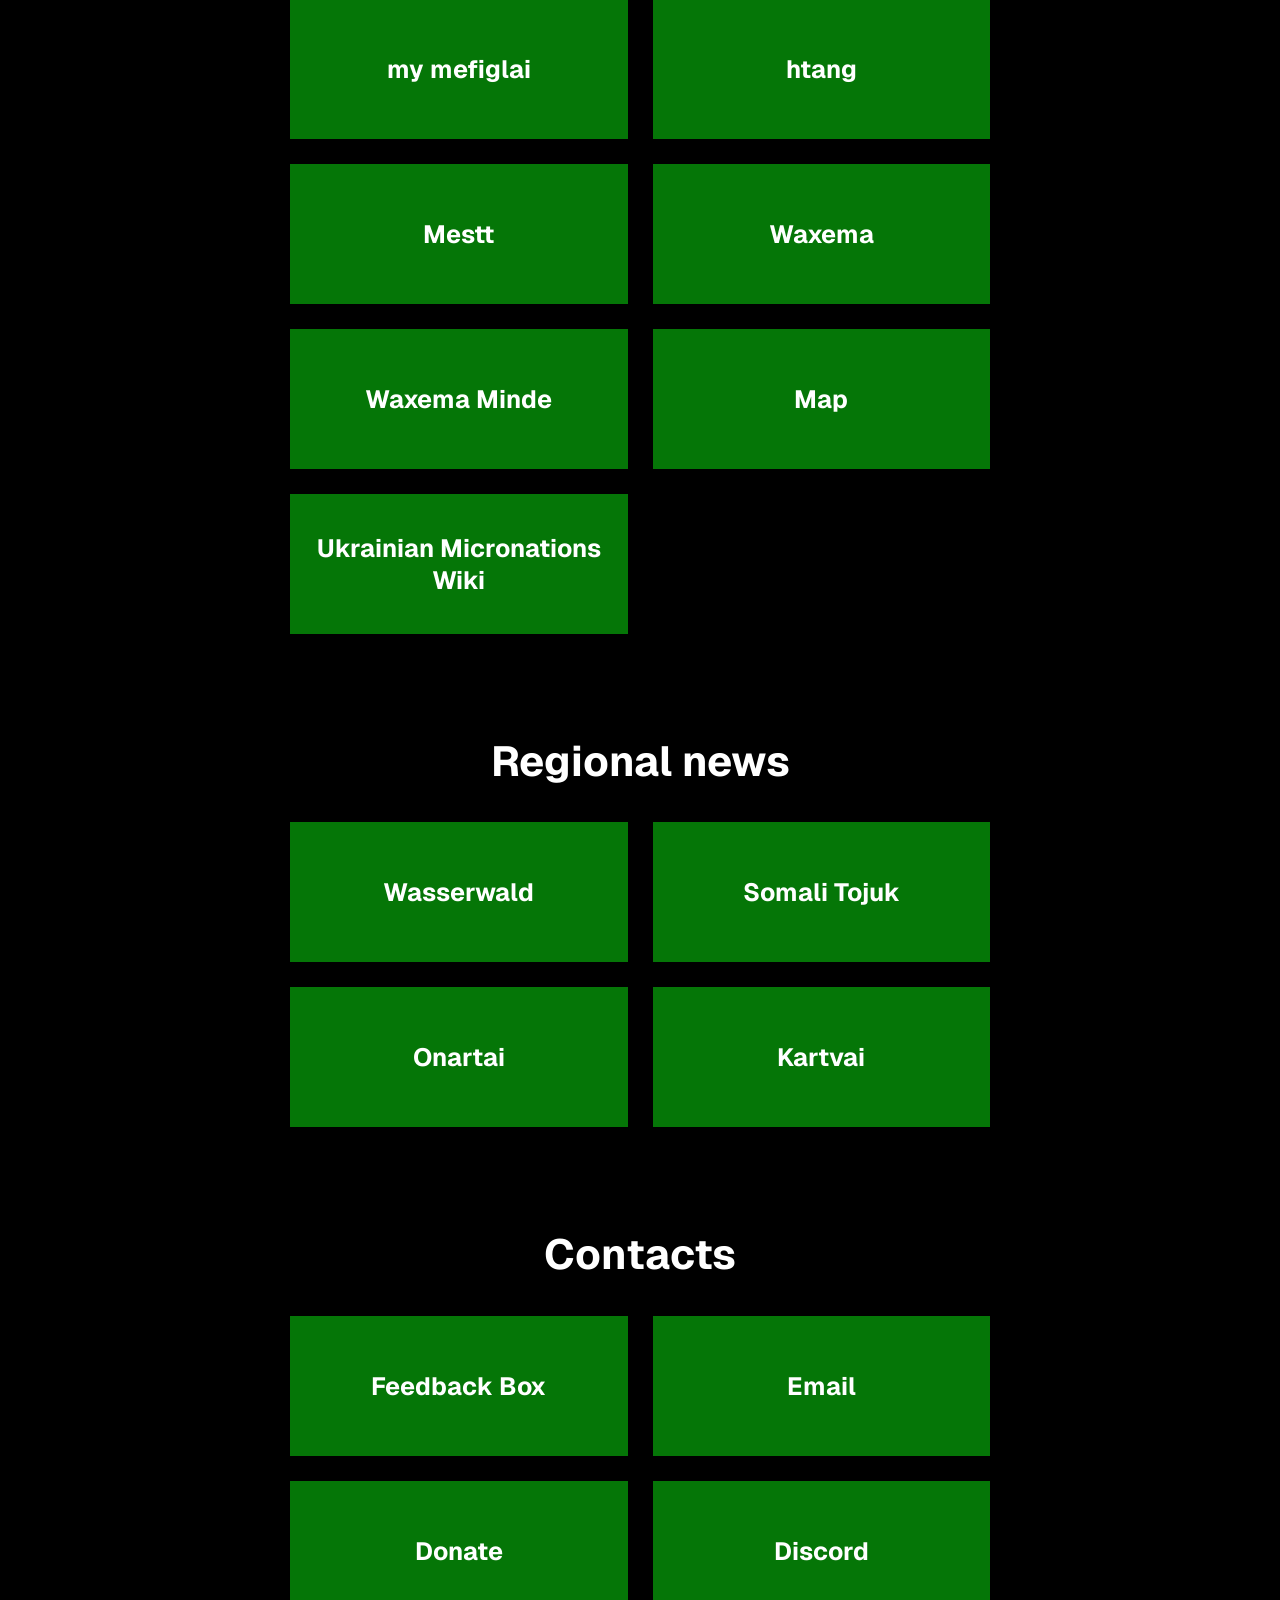
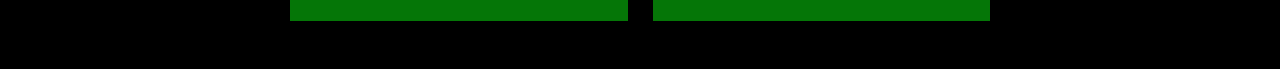
==== commit fddf31d6: "Update index.html Spotify" ====
--- a/index.html
+++ b/index.html
@@ -29,6 +29,8 @@
 		<a href="https://mefiglai.blogspot.com/" target="_blank" rel="noopener noreferrer" class="tile">Blog</a>
 
 		<a href="https://www.snapchat.com/add/mefiglai" target="_blank" rel="noopener noreferrer" class="tile">Snapchat</a>
+
+  <a href="https://open.spotify.com/artist/3qPixcBP0SqrrpJWb85oxs?si=qteViiBbTHGImDX3JaYLSA" target="_blank" rel="noopener noreferrer" class="tile">Spotify</a>
 
 		<a href="https://discord.gg/WwRdApEZH" target="_blank" rel="noopener noreferrer" class="tile">Discord<br>Server</a>
 
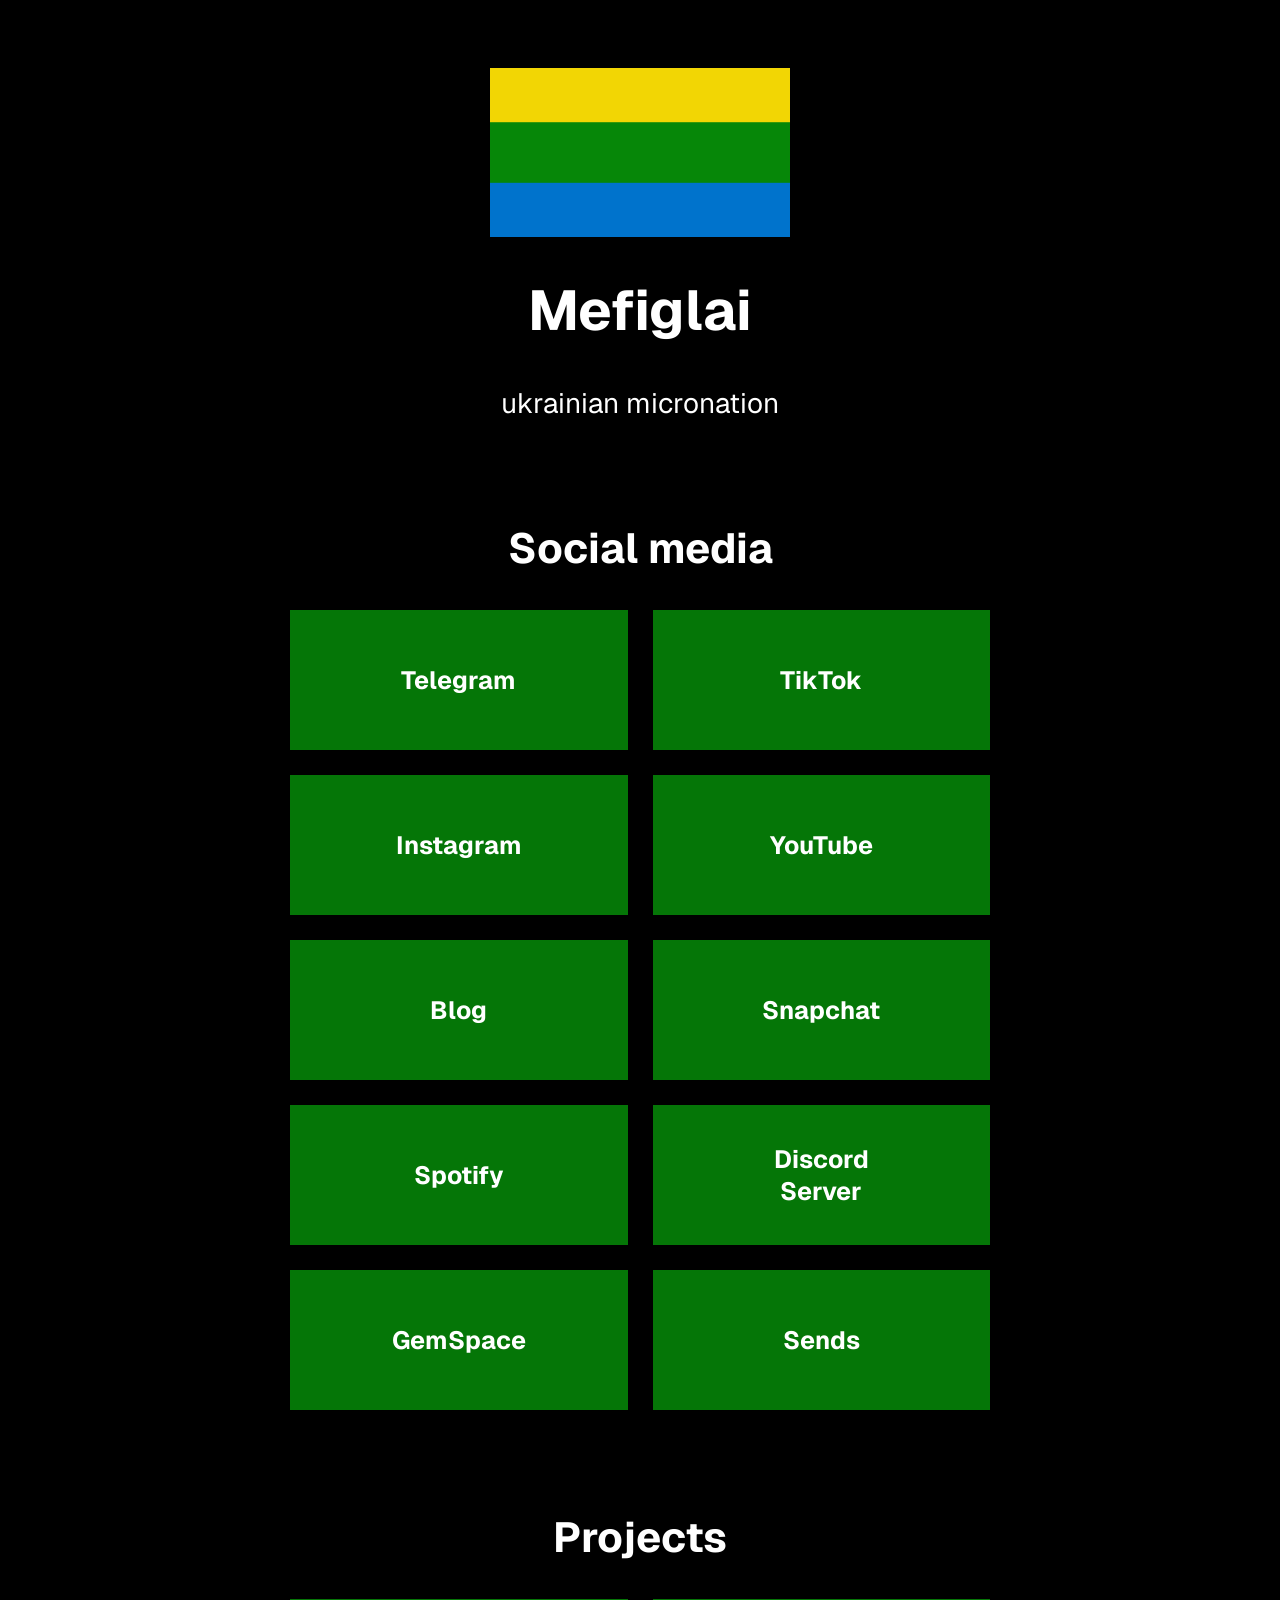
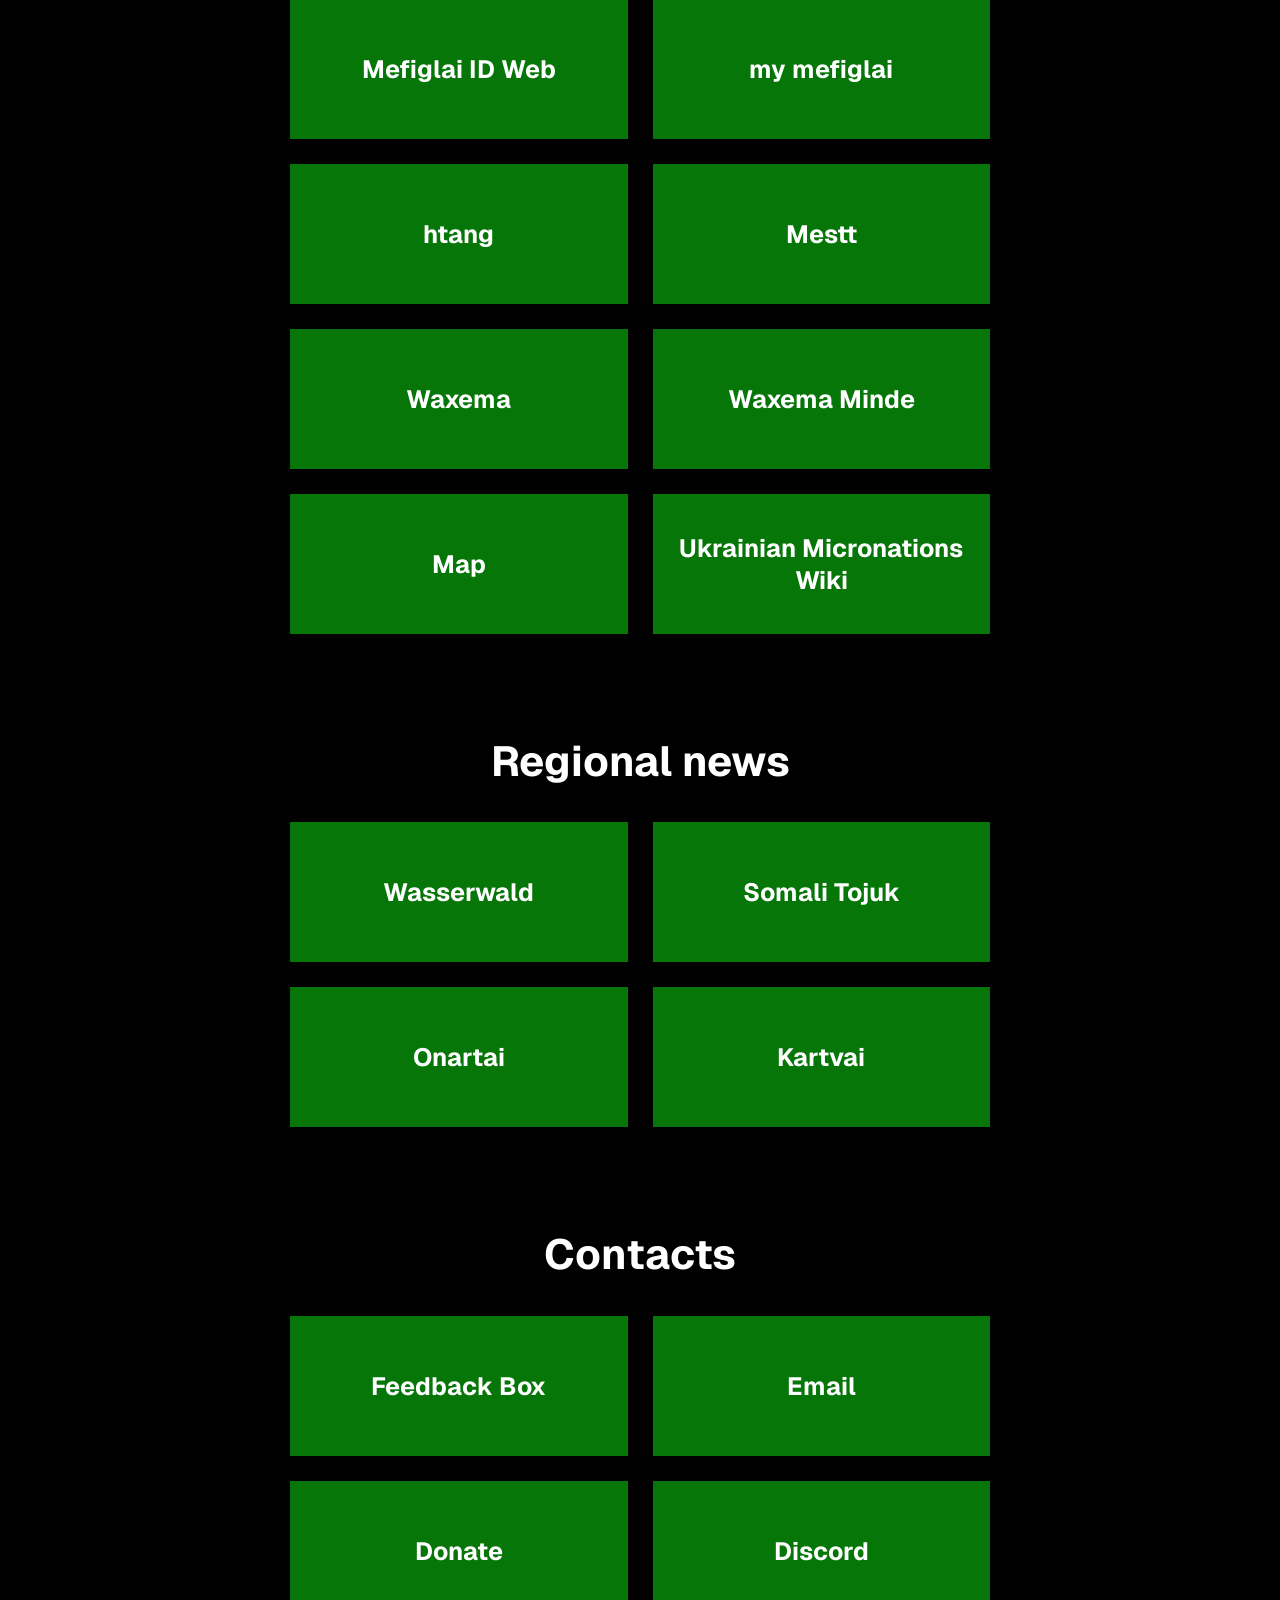
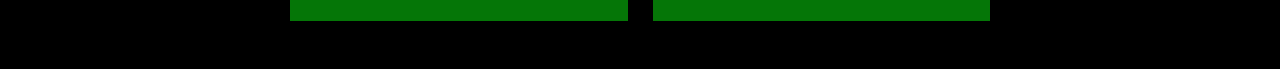
==== commit 78ed0ddb: "id web button" ====
--- a/index.html
+++ b/index.html
@@ -44,6 +44,7 @@
 	<h2 id="ttitle">Projects</h2>
 	
 	<div class="button-container">
+		<a href="https://mefiglai.github.io/id/" target="_blank" rel="noopener noreferrer" class="tile">Mefiglai ID Web</a>
 		<a href="https://slusar-tymofiis-team.adalo.com/nnoe-mefiglai" target="_blank" rel="noopener noreferrer" class="tile">my mefiglai</a>
 		<a href="https://aleksandrs-team-311.adalo.com/e-commerce-app-app" target="_blank" rel="noopener noreferrer" class="tile">htang</a>
   <a href="https://meests-team.adalo.com/mestt" target="_blank" rel="noopener noreferrer" class="tile">Mestt</a>
@@ -78,4 +79,4 @@
 	</div>
 	
   </body>
-</html>+</html>
